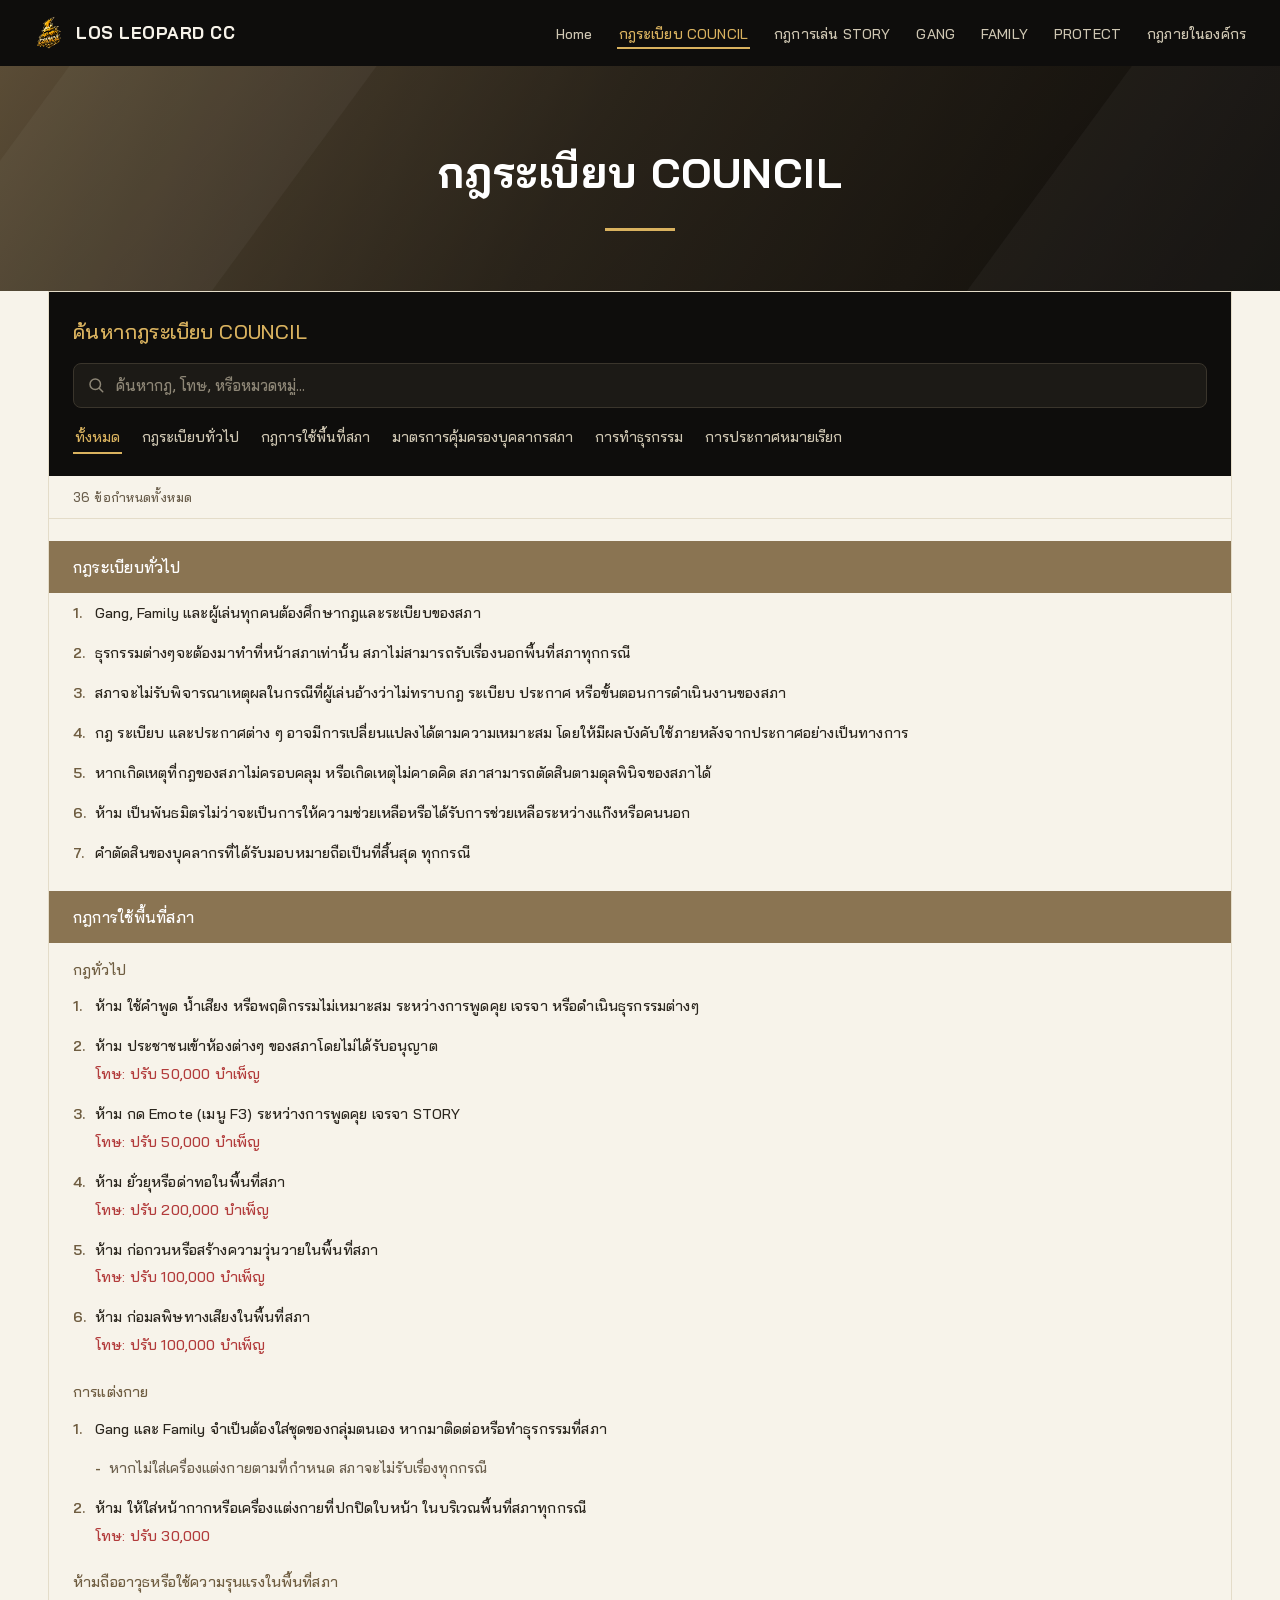
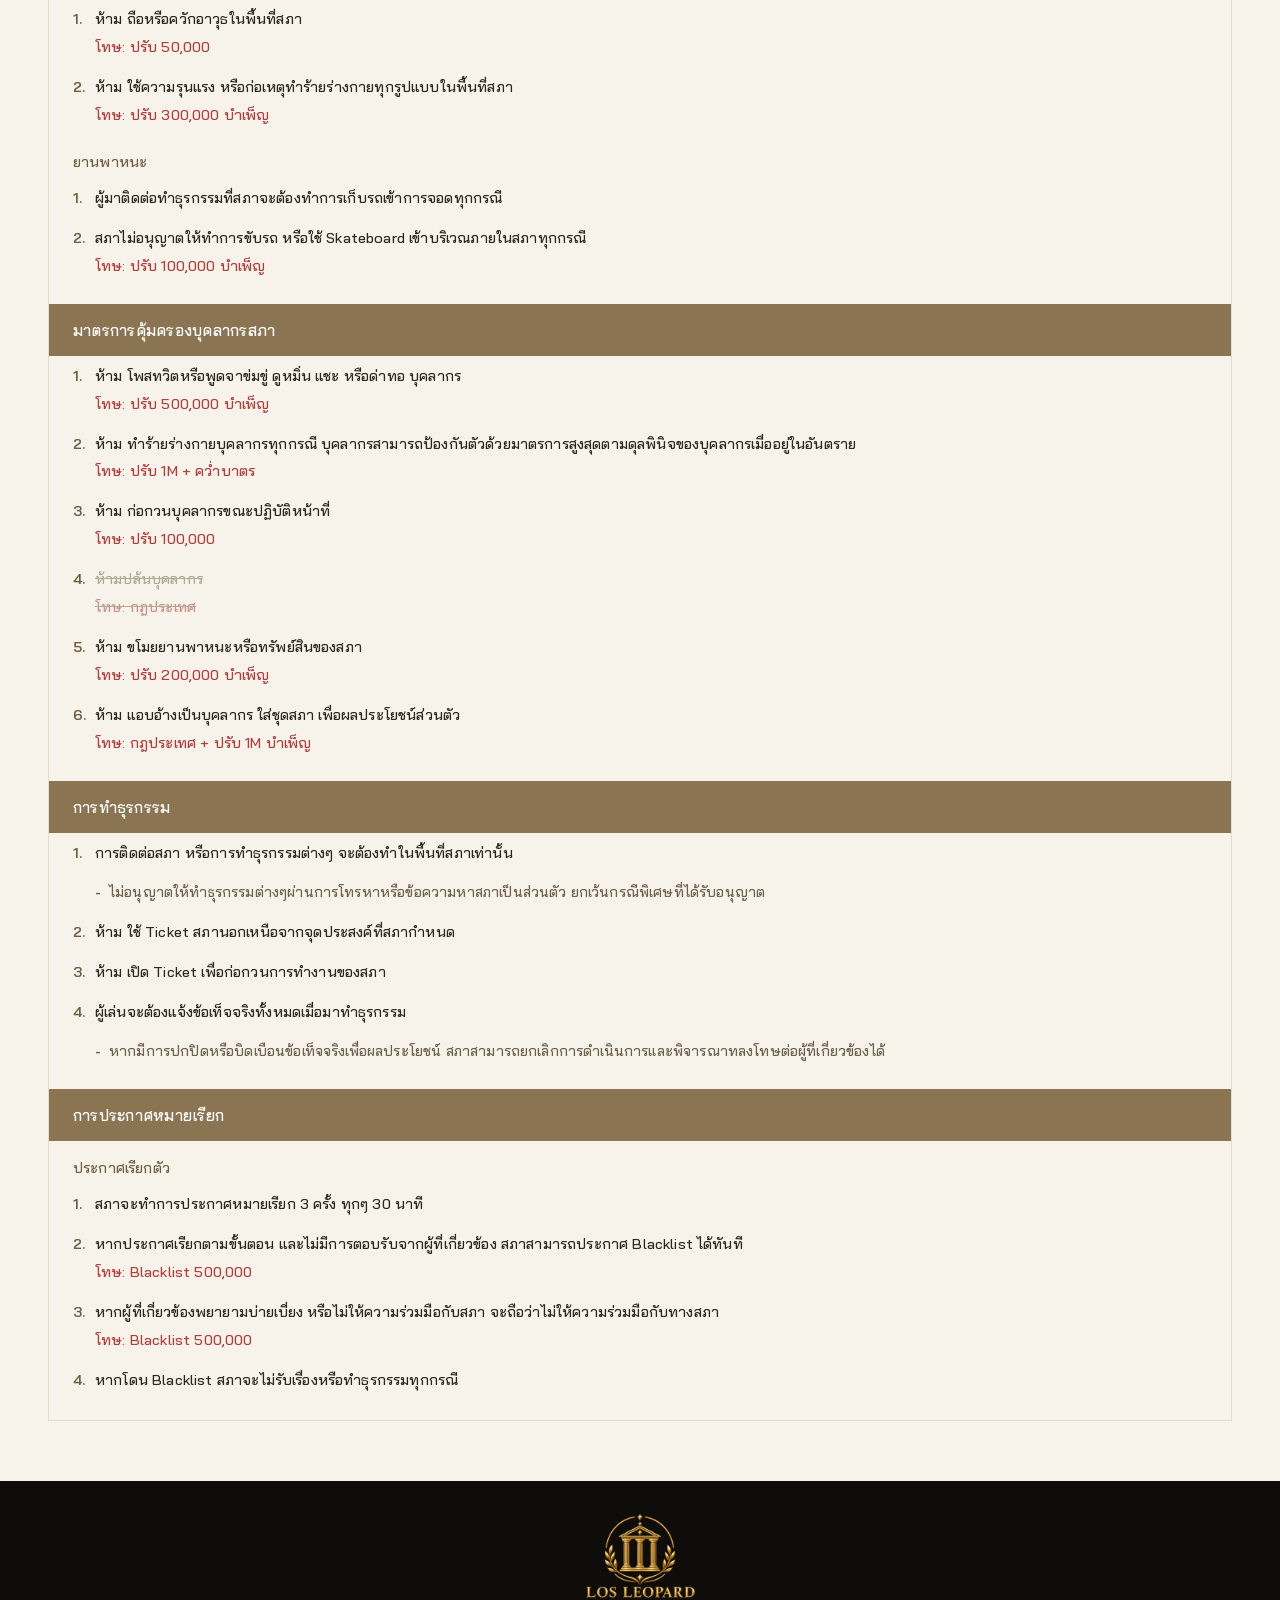
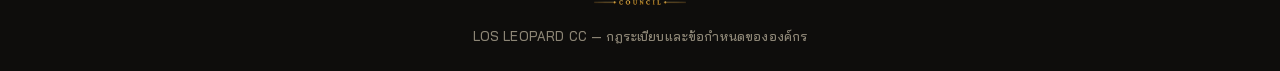
==== council-rules.html @ 7b04d3b3 "Add missing after-hours line to Home page" ====
<!DOCTYPE html>
<html lang="th">
<head>
<meta charset="UTF-8">
<meta name="viewport" content="width=device-width, initial-scale=1.0">
<title>กฎระเบียบ COUNCIL - LOS LEOPARD CC</title>
<link rel="stylesheet" href="styles.css?v=1786821253228">
</head>
<body>
<nav class="lc-nav">
    <a href="index.html" class="lc-logo"><img src="assets/nav-logo.png" alt="LOS LEOPARD COUNCIL" class="lc-nav-logo"> LOS LEOPARD CC</a>
    <ul class="lc-links">
      <li><a href="index.html">Home</a></li>
      <li><a href="council-rules.html" class="active">กฎระเบียบ COUNCIL</a></li>
      <li><a href="story-rules.html">กฎการเล่น STORY</a></li>
      <li><a href="gang.html">GANG</a></li>
      <li><a href="family.html">FAMILY</a></li>
      <li><a href="protect.html">PROTECT</a></li>
      <li><a href="internal-rules.html">กฎภายในองค์กร</a></li>
    </ul>
  </nav>
<header class="lc-banner">
    <h1>กฎระเบียบ COUNCIL</h1>
    <div class="lc-underline"></div>
  </header>
  <div class="lc-page">
    <!-- LOS LEOPARD CC — กฎระเบียบ COUNCIL: Searchable Rules Widget
     Paste this whole block into: Insert > Embed > Embed code, on your กฎระเบียบ COUNCIL page.
     Self-contained: no external requests, works on a private/restricted site. -->
<div id="lc-rules-root">
  <style>
    @import url('https://fonts.googleapis.com/css2?family=Bai+Jamjuree:wght@400;500;700&display=swap');

    #lc-rules-root {
      --lc-bg: #0e0d0c;
      --lc-brown: #8a7452;
      --lc-brown-dark: #6f5d41;
      --lc-cream: #f7f3ea;
      --lc-gold: #d9b25f;
      --lc-text: #2a251d;
      --lc-text-soft: #6b5f4d;
      --lc-penalty: #b23b3b;
      --lc-void: #a3392f;
      font-family: "Bai Jamjuree", "Noto Sans Thai", "Segoe UI", sans-serif;
      font-weight: 500;
      background: var(--lc-cream);
      color: var(--lc-text);
      width: 100%;
      border: 1px solid #e4dcc9;
    }
    #lc-rules-root * { box-sizing: border-box; font-family: inherit; font-weight: inherit; }

    .lc-searchbar {
      background: var(--lc-bg);
      padding: 22px 24px;
      display: flex;
      flex-direction: column;
      gap: 14px;
    }
    .lc-searchbar h2 {
      color: var(--lc-gold);
      font-size: 20px;
      margin: 0;
      letter-spacing: 0.02em;
      font-weight: 700;
    }
    .lc-input-wrap {
      position: relative;
      display: flex;
      align-items: center;
    }
    .lc-input-wrap svg {
      position: absolute;
      left: 14px;
      width: 18px;
      height: 18px;
      stroke: #8d8676;
      pointer-events: none;
    }
    #lc-search-input {
      width: 100%;
      padding: 12px 14px 12px 42px;
      border-radius: 8px;
      border: 1px solid #3a352c;
      background: #1c1a16;
      color: var(--lc-cream);
      font-size: 15px;
      outline: none;
    }
    #lc-search-input::placeholder { color: #8d8676; }
    #lc-search-input:focus { border-color: var(--lc-gold); }

    .lc-tabs {
      display: flex;
      flex-wrap: wrap;
      gap: 6px 18px;
    }
    .lc-tab {
      background: none;
      border: none;
      color: #cfc7b3;
      font-size: 14px;
      padding: 6px 2px;
      cursor: pointer;
      border-bottom: 2px solid transparent;
    }
    .lc-tab:hover { color: var(--lc-gold); }
    .lc-tab.active { color: var(--lc-gold); border-bottom-color: var(--lc-gold); font-weight: 600; }

    .lc-meta-row {
      display: flex;
      justify-content: space-between;
      align-items: center;
      padding: 10px 24px;
      font-size: 13px;
      color: var(--lc-text-soft);
      background: var(--lc-cream);
      border-bottom: 1px solid #e4dcc9;
    }
    #lc-clear-btn {
      background: none;
      border: none;
      color: var(--lc-text-soft);
      text-decoration: underline;
      cursor: pointer;
      font-size: 13px;
      display: none;
    }

    .lc-results { padding: 4px 0 20px 0; }

    .lc-section-header {
      background: var(--lc-brown);
      color: #fff;
      font-weight: 700;
      font-size: 16px;
      padding: 12px 24px;
      margin-top: 18px;
    }
    .lc-subsection-header {
      color: var(--lc-brown-dark);
      font-weight: 700;
      font-size: 14.5px;
      padding: 14px 24px 4px 24px;
    }

    .lc-rule {
      padding: 8px 24px 8px 46px;
      font-size: 14.5px;
      line-height: 1.65;
      position: relative;
    }
    .lc-rule::before {
      content: attr(data-num) ".";
      position: absolute;
      left: 24px;
      color: var(--lc-brown-dark);
      font-weight: 600;
    }
    .lc-rule.lc-sub {
      padding-left: 60px;
      font-size: 14px;
      color: var(--lc-text-soft);
    }
    .lc-rule.lc-sub::before { content: "-"; left: 46px; }

    .lc-penalty {
      display: block;
      color: var(--lc-penalty);
      font-weight: 600;
      margin-top: 4px;
    }
    .lc-void { text-decoration: line-through; color: #b0a998; }
    .lc-void .lc-penalty { color: #c98f8a; }

    mark {
      background: var(--lc-gold);
      color: #1c1a16;
      padding: 0 2px;
      border-radius: 2px;
    }

    .lc-empty {
      padding: 60px 24px;
      text-align: center;
      color: var(--lc-text-soft);
      font-size: 15px;
    }
  </style>

  <div class="lc-searchbar">
    <h2>ค้นหากฎระเบียบ COUNCIL</h2>
    <div class="lc-input-wrap">
      <svg viewBox="0 0 24 24" fill="none" stroke-width="2" stroke-linecap="round"><circle cx="11" cy="11" r="7"></circle><line x1="21" y1="21" x2="16.65" y2="16.65"></line></svg>
      <input id="lc-search-input" type="text" placeholder="ค้นหากฎ, โทษ, หรือหมวดหมู่...">
    </div>
    <div class="lc-tabs" id="lc-tabs"></div>
  </div>

  <div class="lc-meta-row">
    <span id="lc-count"></span>
    <button id="lc-clear-btn">ล้างการค้นหา</button>
  </div>

  <div class="lc-results" id="lc-results"></div>
</div>

<script>
(function () {
  var DATA = [
    { cat: "กฎระเบียบทั่วไป", rules: [
      { text: "Gang, Family และผู้เล่นทุกคนต้องศึกษากฎและระเบียบของสภา" },
      { text: "ธุรกรรมต่างๆจะต้องมาทำที่หน้าสภาเท่านั้น สภาไม่สามารถรับเรื่องนอกพื้นที่สภาทุกกรณี" },
      { text: "สภาจะไม่รับพิจารณาเหตุผลในกรณีที่ผู้เล่นอ้างว่าไม่ทราบกฎ ระเบียบ ประกาศ หรือขั้นตอนการดำเนินงานของสภา" },
      { text: "กฎ ระเบียบ และประกาศต่าง ๆ อาจมีการเปลี่ยนแปลงได้ตามความเหมาะสม โดยให้มีผลบังคับใช้ภายหลังจากประกาศอย่างเป็นทางการ" },
      { text: "หากเกิดเหตุที่กฎของสภาไม่ครอบคลุม หรือเกิดเหตุไม่คาดคิด สภาสามารถตัดสินตามดุลพินิจของสภาได้" },
      { text: "ห้าม เป็นพันธมิตรไม่ว่าจะเป็นการให้ความช่วยเหลือหรือได้รับการช่วยเหลือระหว่างแก๊งหรือคนนอก" },
      { text: "คำตัดสินของบุคลากรที่ได้รับมอบหมายถือเป็นที่สิ้นสุด ทุกกรณี" }
    ]},
    { cat: "กฎการใช้พื้นที่สภา", sub: "กฎทั่วไป", rules: [
      { text: "ห้าม ใช้คำพูด น้ำเสียง หรือพฤติกรรมไม่เหมาะสม ระหว่างการพูดคุย เจรจา หรือดำเนินธุรกรรมต่างๆ" },
      { text: "ห้าม ประชาชนเข้าห้องต่างๆ ของสภาโดยไม่ได้รับอนุญาต", penalty: "ปรับ 50,000 บำเพ็ญ" },
      { text: "ห้าม กด Emote (เมนู F3) ระหว่างการพูดคุย เจรจา STORY", penalty: "ปรับ 50,000 บำเพ็ญ" },
      { text: "ห้าม ยั่วยุหรือด่าทอในพื้นที่สภา", penalty: "ปรับ 200,000 บำเพ็ญ" },
      { text: "ห้าม ก่อกวนหรือสร้างความวุ่นวายในพื้นที่สภา", penalty: "ปรับ 100,000 บำเพ็ญ" },
      { text: "ห้าม ก่อมลพิษทางเสียงในพื้นที่สภา", penalty: "ปรับ 100,000 บำเพ็ญ" }
    ]},
    { cat: "กฎการใช้พื้นที่สภา", sub: "การแต่งกาย", rules: [
      { text: "Gang และ Family จำเป็นต้องใส่ชุดของกลุ่มตนเอง หากมาติดต่อหรือทำธุรกรรมที่สภา" },
      { text: "หากไม่ใส่เครื่องแต่งกายตามที่กำหนด สภาจะไม่รับเรื่องทุกกรณี", isSub: true },
      { text: "ห้าม ให้ใส่หน้ากากหรือเครื่องแต่งกายที่ปกปิดใบหน้า ในบริเวณพื้นที่สภาทุกกรณี", penalty: "ปรับ 30,000" }
    ]},
    { cat: "กฎการใช้พื้นที่สภา", sub: "ห้ามถืออาวุธหรือใช้ความรุนแรงในพื้นที่สภา", rules: [
      { text: "ห้าม ถือหรือควักอาวุธในพื้นที่สภา", penalty: "ปรับ 50,000" },
      { text: "ห้าม ใช้ความรุนแรง หรือก่อเหตุทำร้ายร่างกายทุกรูปแบบในพื้นที่สภา", penalty: "ปรับ 300,000 บำเพ็ญ" }
    ]},
    { cat: "กฎการใช้พื้นที่สภา", sub: "ยานพาหนะ", rules: [
      { text: "ผู้มาติดต่อทำธุรกรรมที่สภาจะต้องทำการเก็บรถเข้าการจอดทุกกรณี" },
      { text: "สภาไม่อนุญาตให้ทำการขับรถ หรือใช้ Skateboard เข้าบริเวณภายในสภาทุกกรณี", penalty: "ปรับ 100,000 บำเพ็ญ" }
    ]},
    { cat: "มาตรการคุ้มครองบุคลากรสภา", rules: [
      { text: "ห้าม โพสทวิตหรือพูดจาข่มขู่ ดูหมิ่น แชะ หรือด่าทอ บุคลากร", penalty: "ปรับ 500,000 บำเพ็ญ" },
      { text: "ห้าม ทำร้ายร่างกายบุคลากรทุกกรณี บุคลากรสามารถป้องกันตัวด้วยมาตรการสูงสุดตามดุลพินิจของบุคลากรเมื่ออยู่ในอันตราย", penalty: "ปรับ 1M + คว่ำบาตร" },
      { text: "ห้าม ก่อกวนบุคลากรขณะปฏิบัติหน้าที่", penalty: "ปรับ 100,000" },
      { text: "ห้ามปล้นบุคลากร", penalty: "กฎประเทศ", isVoid: true },
      { text: "ห้าม ขโมยยานพาหนะหรือทรัพย์สินของสภา", penalty: "ปรับ 200,000 บำเพ็ญ" },
      { text: "ห้าม แอบอ้างเป็นบุคลากร ใส่ชุดสภา เพื่อผลประโยชน์ส่วนตัว", penalty: "กฎประเทศ + ปรับ 1M บำเพ็ญ" }
    ]},
    { cat: "การทำธุรกรรม", rules: [
      { text: "การติดต่อสภา หรือการทำธุรกรรมต่างๆ จะต้องทำในพื้นที่สภาเท่านั้น" },
      { text: "ไม่อนุญาตให้ทำธุรกรรมต่างๆผ่านการโทรหาหรือข้อความหาสภาเป็นส่วนตัว ยกเว้นกรณีพิเศษที่ได้รับอนุญาต", isSub: true },
      { text: "ห้าม ใช้ Ticket สภานอกเหนือจากจุดประสงค์ที่สภากำหนด" },
      { text: "ห้าม เปิด Ticket เพื่อก่อกวนการทำงานของสภา" },
      { text: "ผู้เล่นจะต้องแจ้งข้อเท็จจริงทั้งหมดเมื่อมาทำธุรกรรม" },
      { text: "หากมีการปกปิดหรือบิดเบือนข้อเท็จจริงเพื่อผลประโยชน์ สภาสามารถยกเลิกการดำเนินการและพิจารณาทลงโทษต่อผู้ที่เกี่ยวข้องได้", isSub: true }
    ]},
    { cat: "การประกาศหมายเรียก", sub: "ประกาศเรียกตัว", rules: [
      { text: "สภาจะทำการประกาศหมายเรียก 3 ครั้ง ทุกๆ 30 นาที" },
      { text: "หากประกาศเรียกตามขั้นตอน และไม่มีการตอบรับจากผู้ที่เกี่ยวข้อง สภาสามารถประกาศ Blacklist ได้ทันที", penalty: "Blacklist 500,000" },
      { text: "หากผู้ที่เกี่ยวข้องพยายามบ่ายเบี่ยง หรือไม่ให้ความร่วมมือกับสภา จะถือว่าไม่ให้ความร่วมมือกับทางสภา", penalty: "Blacklist 500,000" },
      { text: "หากโดน Blacklist สภาจะไม่รับเรื่องหรือทำธุรกรรมทุกกรณี" }
    ]}
  ];

  var categories = [];
  DATA.forEach(function (g) { if (categories.indexOf(g.cat) === -1) categories.push(g.cat); });

  var tabsEl = document.getElementById("lc-tabs");
  var allTab = document.createElement("button");
  allTab.className = "lc-tab active";
  allTab.textContent = "ทั้งหมด";
  allTab.dataset.cat = "__all__";
  tabsEl.appendChild(allTab);
  categories.forEach(function (c) {
    var b = document.createElement("button");
    b.className = "lc-tab";
    b.textContent = c;
    b.dataset.cat = c;
    tabsEl.appendChild(b);
  });

  var state = { query: "", cat: "__all__" };
  var input = document.getElementById("lc-search-input");
  var resultsEl = document.getElementById("lc-results");
  var countEl = document.getElementById("lc-count");
  var clearBtn = document.getElementById("lc-clear-btn");

  function escapeHtml(s) {
    return s.replace(/[&<>]/g, function (c) { return { "&": "&amp;", "<": "&lt;", ">": "&gt;" }[c]; });
  }
  function highlight(text, q) {
    if (!q) return escapeHtml(text);
    var esc = escapeHtml(text);
    var escQ = escapeHtml(q).replace(/[.*+?^${}()|[\]\\]/g, "\\$&");
    return esc.replace(new RegExp("(" + escQ + ")", "gi"), "<mark>$1</mark>");
  }
  function matches(rule, q) {
    if (!q) return true;
    var hay = (rule.text + " " + (rule.penalty || "")).toLowerCase();
    return hay.indexOf(q.toLowerCase()) !== -1;
  }

  function render() {
    var q = state.query.trim();
    var groups = DATA.filter(function (g) { return state.cat === "__all__" || g.cat === state.cat; });

    var html = "";
    var total = 0;
    var lastCat = null;

    groups.forEach(function (g) {
      var filtered = g.rules.filter(function (r) { return matches(r, q); });
      if (filtered.length === 0) return;

      if (g.cat !== lastCat) {
        html += '<div class="lc-section-header">' + escapeHtml(g.cat) + "</div>";
        lastCat = g.cat;
      }
      if (g.sub) {
        html += '<div class="lc-subsection-header">' + escapeHtml(g.sub) + "</div>";
      }

      var num = 0;
      filtered.forEach(function (r) {
        total++;
        var cls = "lc-rule" + (r.isSub ? " lc-sub" : "") + (r.isVoid ? " lc-void" : "");
        var numAttr = "";
        if (!r.isSub) { num++; numAttr = ' data-num="' + num + '"'; }
        html += '<div class="' + cls + '"' + numAttr + ">";
        html += highlight(r.text, q);
        if (r.penalty) {
          html += '<span class="lc-penalty">โทษ: ' + highlight(r.penalty, q) + "</span>";
        }
        html += "</div>";
      });
    });

    if (total === 0) {
      html = '<div class="lc-empty">ไม่พบผลลัพธ์ที่ตรงกับ "' + escapeHtml(q) + '"<br>ลองค้นหาด้วยคำอื่น</div>';
    }

    resultsEl.innerHTML = html;
    countEl.textContent = q ? ("พบ " + total + " รายการ") : (total + " ข้อกำหนดทั้งหมด");
    clearBtn.style.display = q ? "inline" : "none";
  }

  input.addEventListener("input", function () {
    state.query = input.value;
    render();
  });
  clearBtn.addEventListener("click", function () {
    input.value = "";
    state.query = "";
    render();
  });
  tabsEl.addEventListener("click", function (e) {
    var btn = e.target.closest(".lc-tab");
    if (!btn) return;
    state.cat = btn.dataset.cat;
    Array.prototype.forEach.call(tabsEl.querySelectorAll(".lc-tab"), function (b) { b.classList.remove("active"); });
    btn.classList.add("active");
    render();
  });

  render();
})();
</script>

  </div>
<footer class="lc-footer">
    <img src="assets/logo.png" alt="LOS LEOPARD COUNCIL" class="lc-footer-logo">
    <div class="lc-footer-text">LOS LEOPARD CC — กฎระเบียบและข้อกำหนดขององค์กร</div>
  </footer>

</body>
</html>
---- styles.css ----
@import url('https://fonts.googleapis.com/css2?family=Bai+Jamjuree:wght@400;500;600;700&display=swap');

:root {
  --bg-dark: #0e0d0c;
  --bg-dark-2: #17140f;
  --brown: #8a7452;
  --brown-dark: #6f5d41;
  --cream: #f7f3ea;
  --gold: #d9b25f;
  --text: #2a251d;
  --text-soft: #6b5f4d;
  --penalty: #b23b3b;
  --off-white: #efe8d6;
}

* { box-sizing: border-box; margin: 0; padding: 0; }

body {
  font-family: "Bai Jamjuree", "Noto Sans Thai", "Segoe UI", sans-serif;
  font-weight: 500;
  background: var(--cream);
  color: var(--text);
  line-height: 1.75;
  letter-spacing: 0.01em;
  -webkit-font-smoothing: antialiased;
  -moz-osx-font-smoothing: grayscale;
  text-rendering: optimizeLegibility;
}

/* ---------- NAV ---------- */
.lc-nav {
  background: var(--bg-dark);
  display: flex;
  align-items: center;
  justify-content: space-between;
  padding: 16px 32px;
  flex-wrap: wrap;
  gap: 10px;
}
.lc-logo {
  display: flex;
  align-items: center;
  gap: 10px;
  color: var(--cream);
  font-weight: 700;
  font-size: 17px;
  letter-spacing: 0.03em;
  text-decoration: none;
}
.lc-logo .lc-crest {
  width: 30px; height: 30px;
  background: var(--gold);
  border-radius: 50%;
  display: inline-block;
}
.lc-logo .lc-nav-logo {
  height: 34px;
  width: auto;
  vertical-align: middle;
}
.lc-links {
  display: flex;
  gap: 22px;
  flex-wrap: wrap;
  list-style: none;
}
.lc-links a {
  color: #cfc7b3;
  text-decoration: none;
  font-size: 14px;
  font-weight: 500;
  padding: 4px 2px;
  border-bottom: 2px solid transparent;
  transition: color .15s, border-color .15s;
}
.lc-links a:hover { color: var(--gold); }
.lc-links a.active { color: var(--gold); border-bottom-color: var(--gold); }

/* ---------- BANNER ---------- */
.lc-banner {
  position: relative;
  overflow: hidden;
  background:
    linear-gradient(135deg, rgba(0,0,0,.35), rgba(0,0,0,.55)),
    linear-gradient(120deg, #8a7452 0%, #4a3f2e 45%, #211c15 100%);
  padding: 70px 24px 60px;
  text-align: center;
}
.lc-banner::before, .lc-banner::after {
  content: "";
  position: absolute;
  top: -20%;
  width: 60%;
  height: 140%;
  background: rgba(255,255,255,0.035);
  clip-path: polygon(30% 0, 70% 0, 40% 100%, 0% 100%);
}
.lc-banner::before { left: -10%; }
.lc-banner::after { right: -15%; clip-path: polygon(60% 0, 100% 0, 100% 100%, 30% 100%); }
.lc-banner h1 {
  position: relative;
  color: #fff;
  font-size: 42px;
  font-weight: 700;
  letter-spacing: 0.02em;
}
.lc-banner .lc-underline {
  position: relative;
  width: 70px;
  height: 3px;
  background: var(--gold);
  margin: 18px auto 0;
}

/* ---------- CONTENT ---------- */
.lc-page {
  width: 100%;
  padding: 0 48px 60px;
}
.lc-section-header {
  background: var(--bg-dark);
  color: #fff;
  font-weight: 700;
  font-size: 17.5px;
  letter-spacing: 0.015em;
  padding: 15px 28px;
  margin-top: 0;
}
.lc-block { margin-bottom: 0; }
.lc-block + .lc-block { margin-top: 26px; }

.lc-list {
  padding: 18px 28px 26px;
  background: var(--cream);
}
.lc-list ul, .lc-list ol {
  padding-left: 22px;
}
.lc-list li {
  margin-bottom: 13px;
  font-size: 15.5px;
  line-height: 1.75;
  font-weight: 500;
}
.lc-list li.lc-sub {
  list-style: none;
  margin-left: -22px;
  padding-left: 18px;
  color: var(--text-soft);
  font-size: 14.5px;
  line-height: 1.7;
  position: relative;
}
.lc-list li.lc-sub::before { content: "–"; position: absolute; left: 0; }
.lc-list li.lc-void { text-decoration: line-through; color: #a89d84; }
.lc-penalty {
  display: block;
  color: var(--penalty);
  font-weight: 500;
  margin-top: 4px;
  font-size: 14.5px;
}
.lc-note {
  display: block;
  color: var(--text-soft);
  font-style: italic;
  font-weight: 500;
  font-size: 13.5px;
  margin-top: 4px;
}
.lc-subheading {
  font-weight: 700;
  font-style: italic;
  color: var(--brown-dark);
  font-size: 16px;
  letter-spacing: 0.01em;
  padding: 22px 28px 6px;
}
.lc-empty-note {
  padding: 18px 28px;
  color: var(--text-soft);
  font-style: italic;
  font-weight: 500;
  font-size: 14px;
  background: var(--off-white);
  border-top: 1px dashed #d9cfb5;
}

/* ---------- HOME PAGE SPECIAL BLOCKS ---------- */
.lc-intro {
  text-align: center;
  padding: 40px 48px 10px;
  width: 100%;
}
.lc-intro h2 {
  font-size: 19px;
  font-weight: 700;
  margin-bottom: 14px;
}
.lc-intro p {
  font-size: 14.5px;
  font-weight: 500;
  margin-bottom: 4px;
}
.lc-hours {
  text-align: center;
  padding: 26px 48px;
  width: 100%;
}
.lc-hours h3 { font-weight: 700; font-size: 17px; margin-bottom: 4px; }
.lc-hours .lc-hours-time { font-weight: 700; font-size: 14.5px; margin-bottom: 4px; }
.lc-hours p { font-size: 14px; font-weight: 500; font-style: italic; margin-bottom: 2px; }
.lc-hours-group { margin-bottom: 22px; }

.lc-closing {
  border-top: 1px dashed #d9cfb5;
  padding: 26px 48px;
  width: 100%;
  margin: 10px auto 0;
  text-align: center;
  font-size: 14px;
  font-weight: 500;
}
.lc-closing p { margin-bottom: 14px; }

/* ---------- FOOTER ---------- */
.lc-footer {
  background: var(--bg-dark);
  color: #8d8676;
  text-align: center;
  padding: 30px 20px 24px;
  font-size: 13px;
  font-weight: 500;
}
.lc-footer-logo {
  display: block;
  max-width: 150px;
  height: auto;
  margin: 0 auto 14px;
}
.lc-footer-text {
  font-size: 13px;
}

@media (max-width: 720px) {
  .lc-banner h1 { font-size: 28px; }
  .lc-nav { flex-direction: column; align-items: flex-start; }
}

/* ---------- PAGE SEARCH (reusable on every page except council) ---------- */
.pgs-bar {
  background: var(--bg-dark);
  padding: 22px 48px;
}
.pgs-inner {
  display: flex;
  flex-direction: column;
  gap: 14px;
  max-width: 1100px;
}
.pgs-title {
  color: var(--gold);
  font-size: 19px;
  font-weight: 700;
}
.pgs-input-wrap input {
  width: 100%;
  max-width: 640px;
  padding: 12px 16px;
  border-radius: 8px;
  border: 1px solid #3a352c;
  background: #1c1a16;
  color: var(--cream);
  font-size: 15px;
  font-weight: 500;
  font-family: inherit;
  outline: none;
}
.pgs-input-wrap input::placeholder { color: #8d8676; }
.pgs-input-wrap input:focus { border-color: var(--gold); }
.pgs-tabs {
  display: flex;
  flex-wrap: wrap;
  gap: 6px 18px;
}
.pgs-tab {
  background: none;
  border: none;
  color: #cfc7b3;
  font-size: 14px;
  font-weight: 500;
  padding: 6px 2px;
  cursor: pointer;
  border-bottom: 2px solid transparent;
  font-family: inherit;
}
.pgs-tab:hover { color: var(--gold); }
.pgs-tab.active { color: var(--gold); border-bottom-color: var(--gold); font-weight: 700; }
.pgs-meta {
  display: flex;
  justify-content: space-between;
  align-items: center;
  padding: 10px 48px;
  font-size: 13px;
  font-weight: 500;
  color: var(--text-soft);
  background: var(--cream);
  border-bottom: 1px solid #e4dcc9;
}
.pgs-clear-btn {
  background: none;
  border: none;
  color: var(--text-soft);
  text-decoration: underline;
  cursor: pointer;
  font-size: 13px;
  font-weight: 500;
  font-family: inherit;
}
mark.pgs-mark {
  background: var(--gold);
  color: #1c1a16;
  padding: 0 2px;
  border-radius: 2px;
}
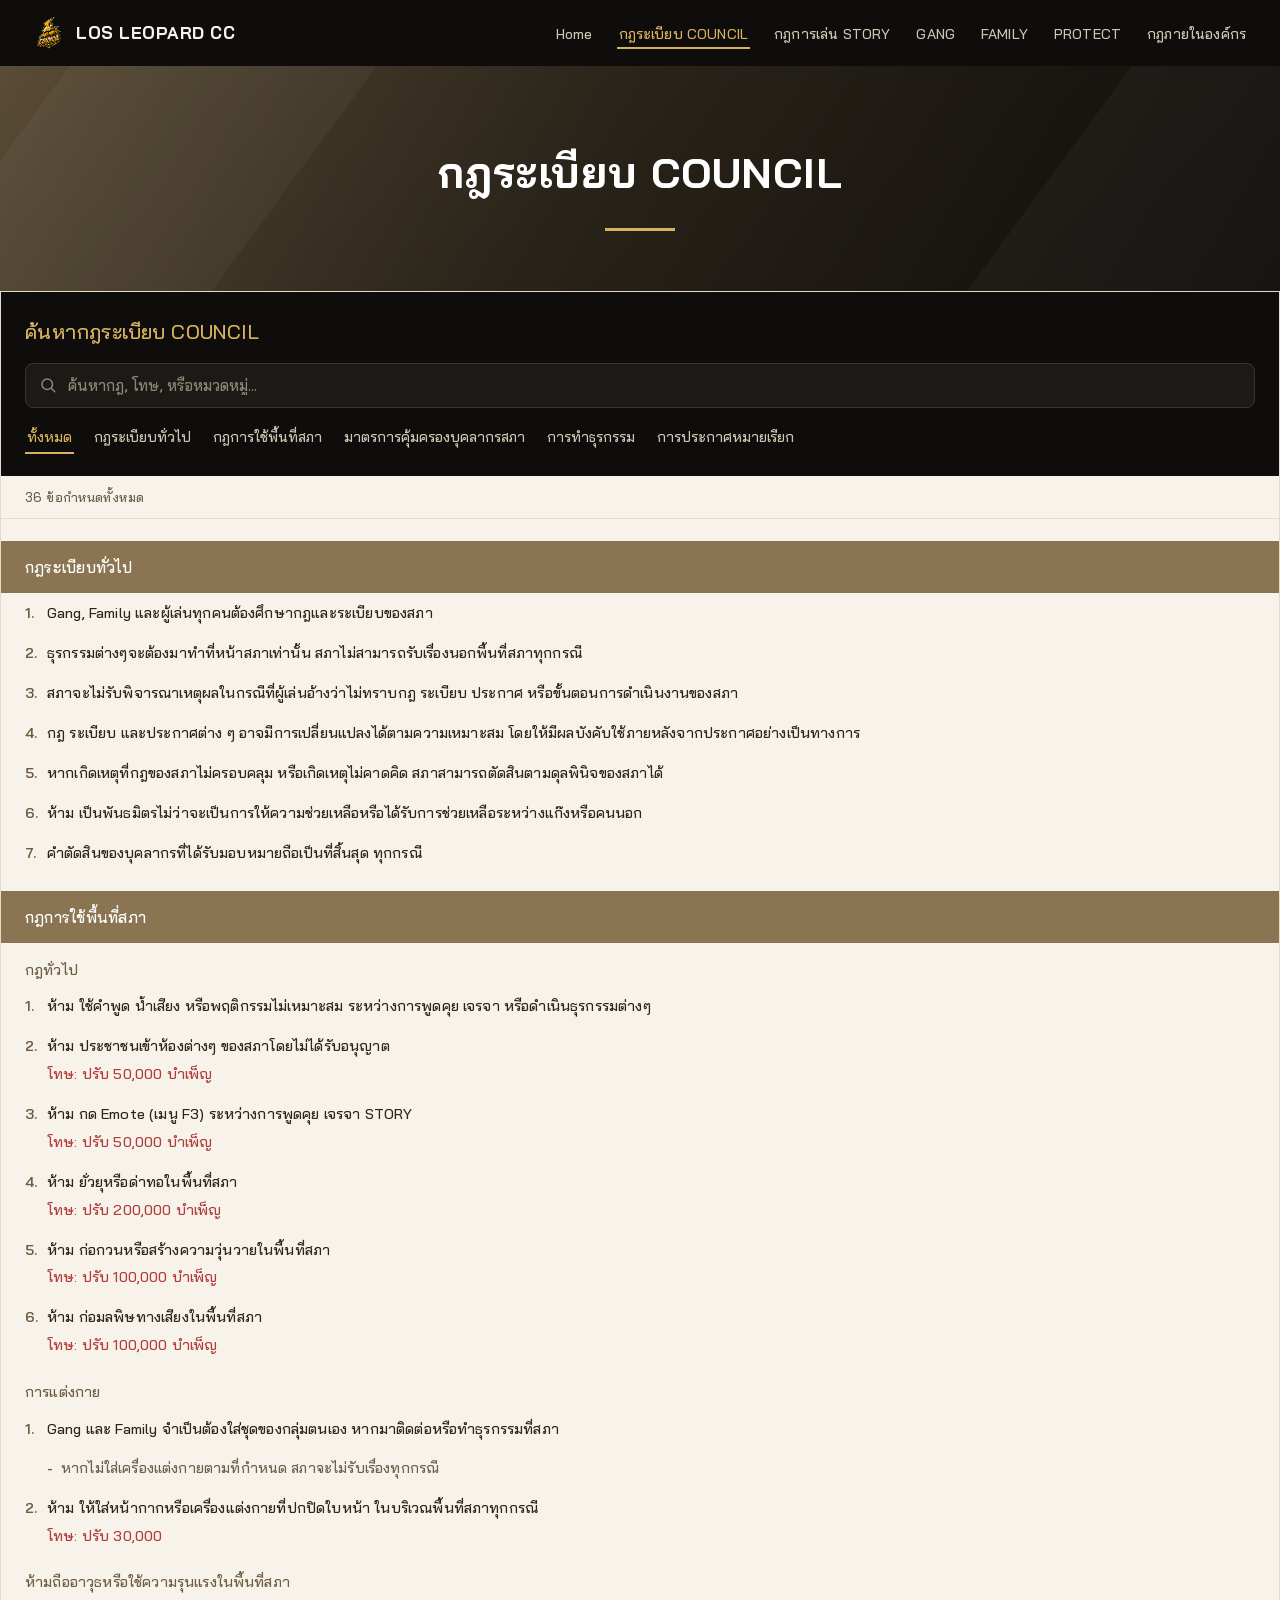
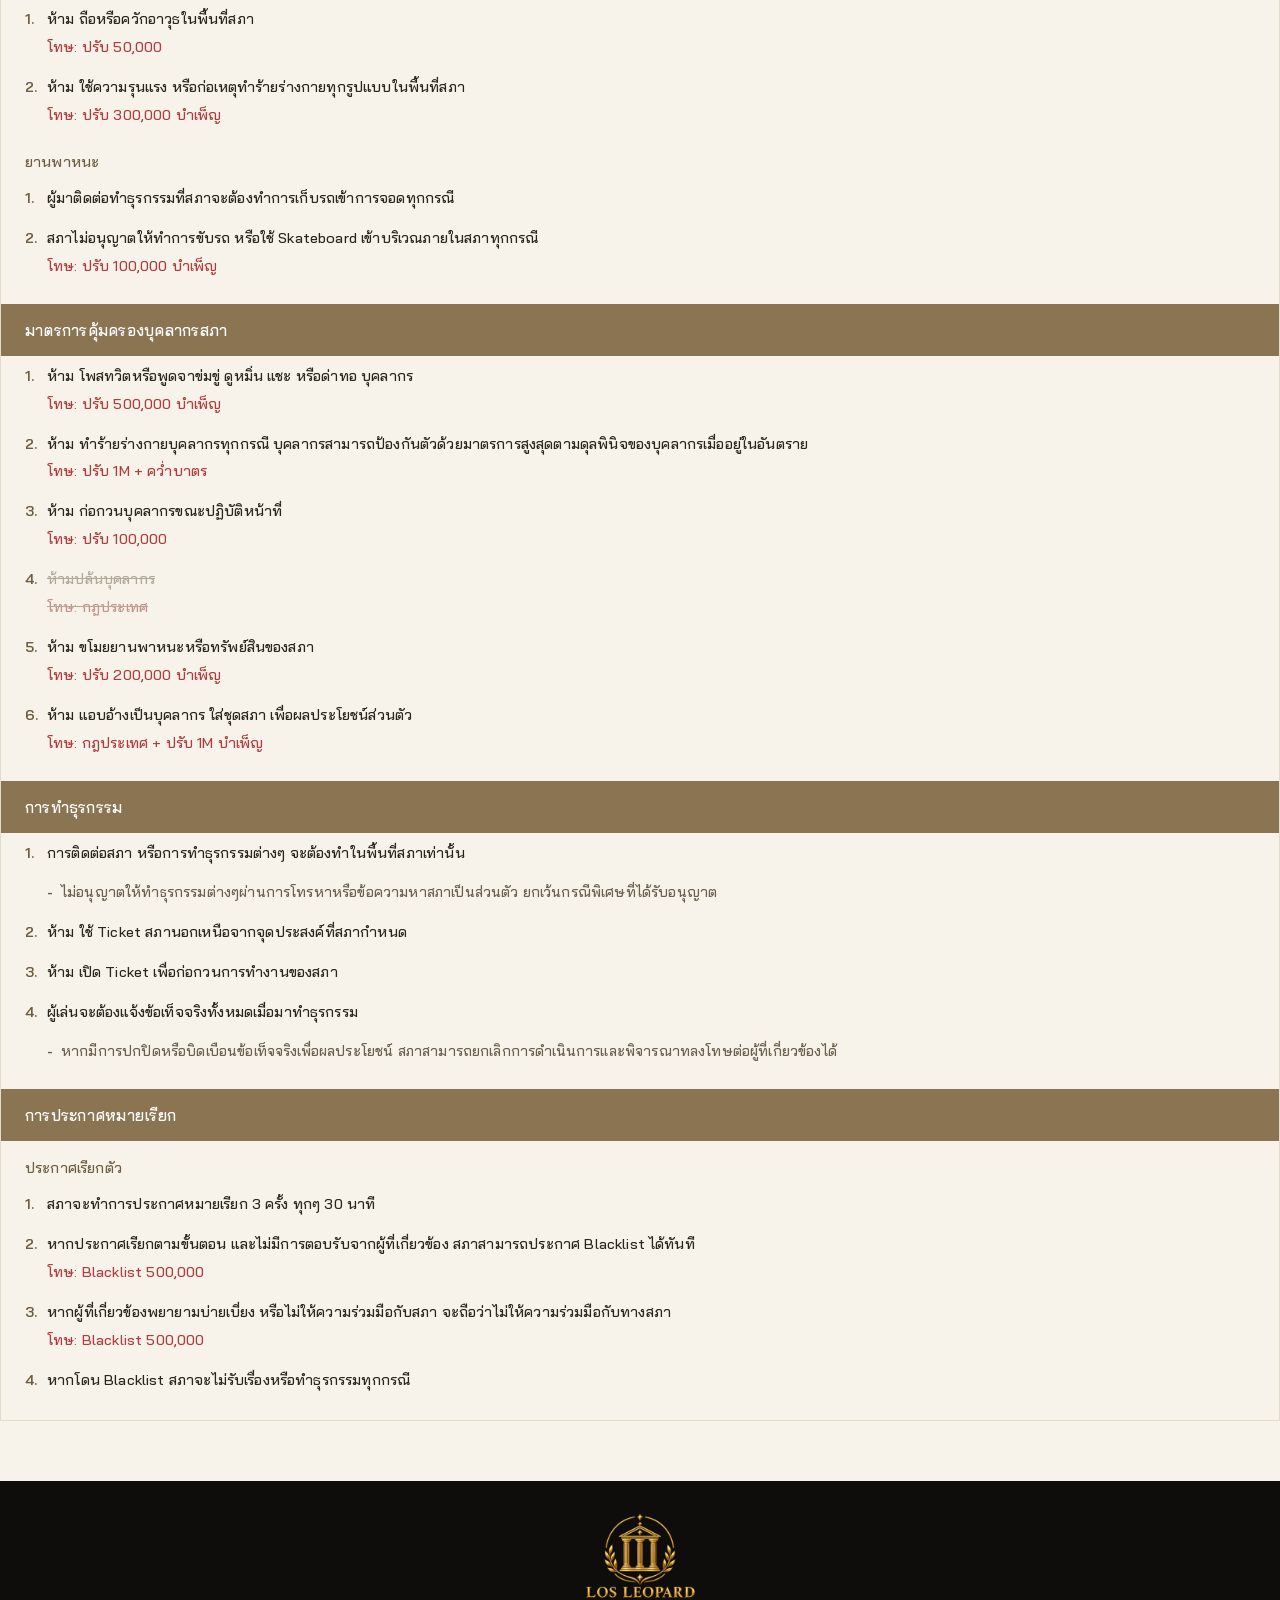
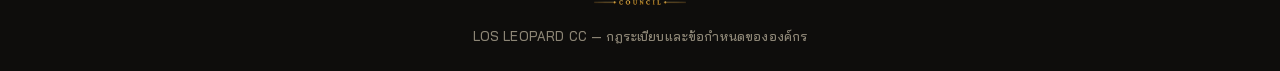
==== commit a0bf0f0f: "fix section header color and width" ====
--- a/council-rules.html
+++ b/council-rules.html
@@ -4,7 +4,7 @@
 <meta charset="UTF-8">
 <meta name="viewport" content="width=device-width, initial-scale=1.0">
 <title>กฎระเบียบ COUNCIL - LOS LEOPARD CC</title>
-<link rel="stylesheet" href="styles.css?v=1786821253228">
+<link rel="stylesheet" href="styles.css?v=1786821635121">
 </head>
 <body>
 <nav class="lc-nav">
--- a/styles.css
+++ b/styles.css
@@ -115,10 +115,10 @@
 /* ---------- CONTENT ---------- */
 .lc-page {
   width: 100%;
-  padding: 0 48px 60px;
+  padding: 0 0 60px;
 }
 .lc-section-header {
-  background: var(--bg-dark);
+  background: var(--brown);
   color: #fff;
   font-weight: 700;
   font-size: 17.5px;
@@ -250,7 +250,7 @@
 /* ---------- PAGE SEARCH (reusable on every page except council) ---------- */
 .pgs-bar {
   background: var(--bg-dark);
-  padding: 22px 48px;
+  padding: 22px 28px;
 }
 .pgs-inner {
   display: flex;
@@ -300,7 +300,7 @@
   display: flex;
   justify-content: space-between;
   align-items: center;
-  padding: 10px 48px;
+  padding: 10px 28px;
   font-size: 13px;
   font-weight: 500;
   color: var(--text-soft);
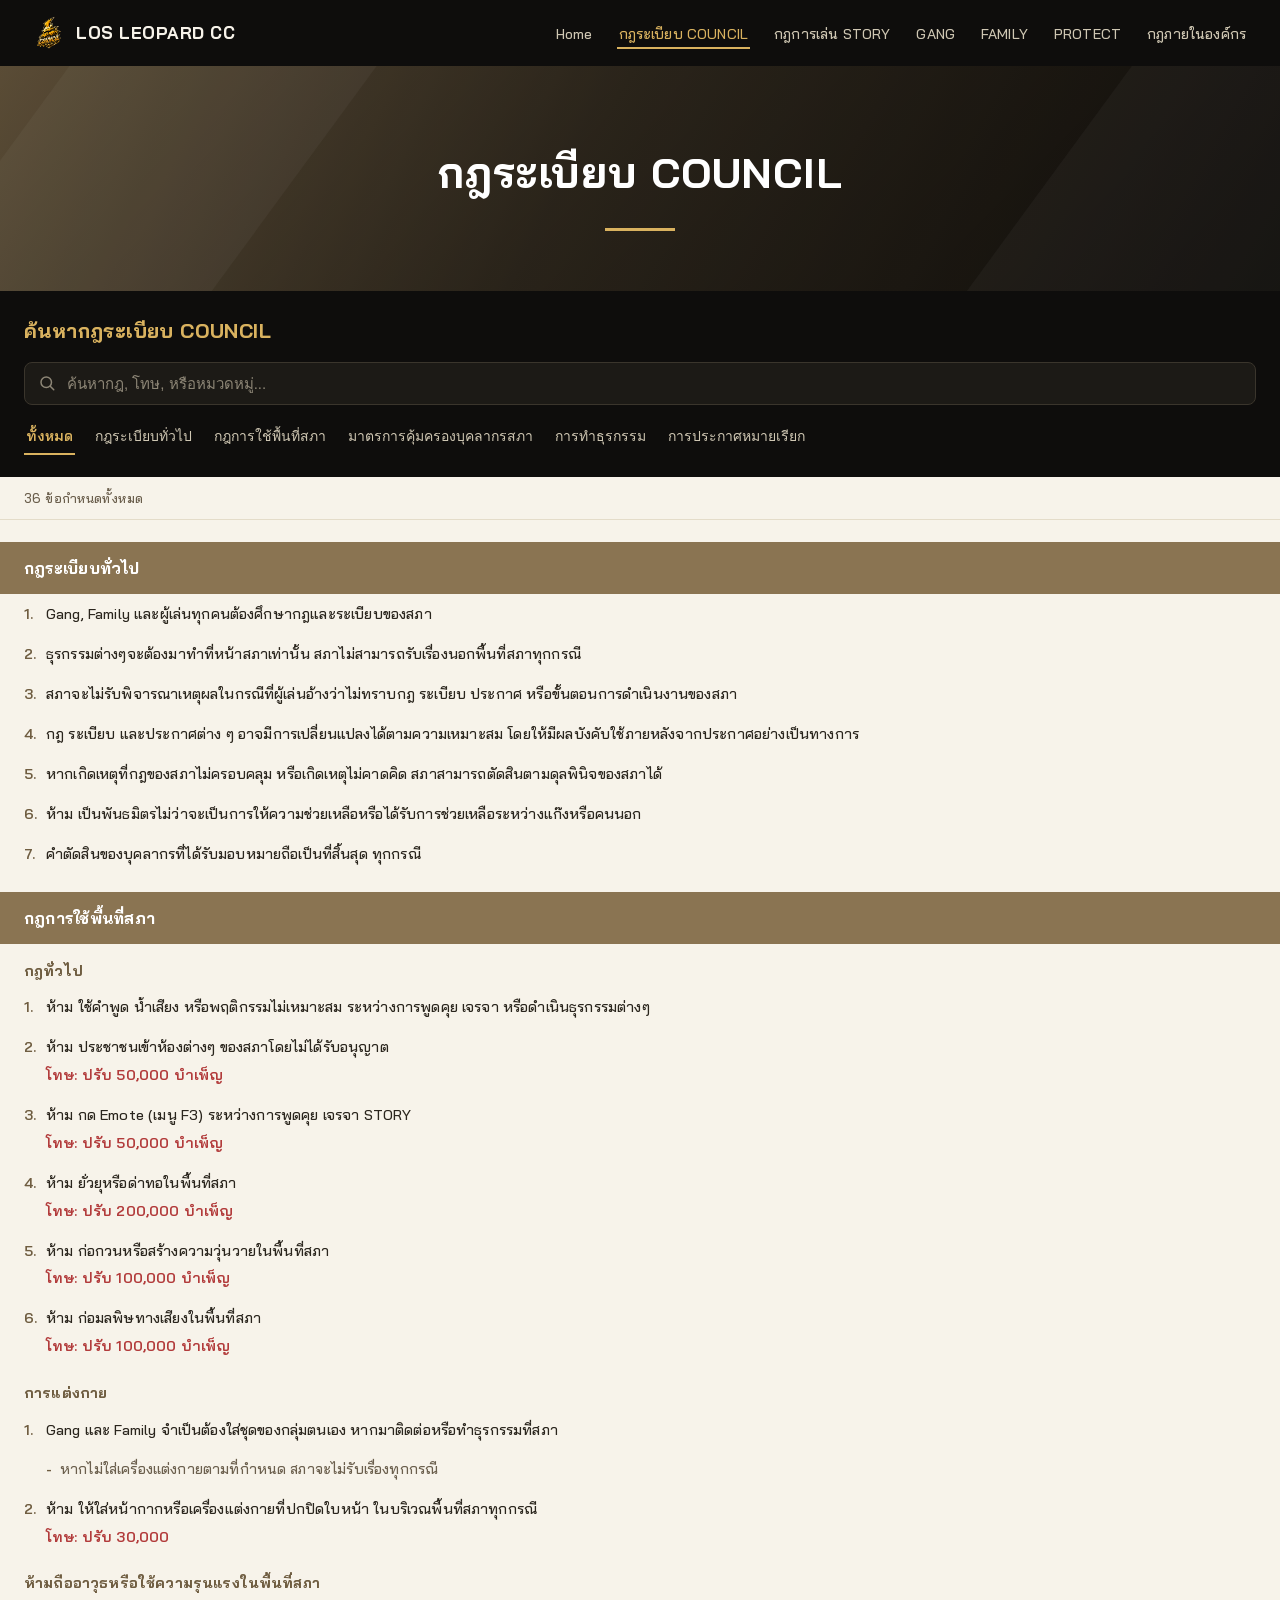
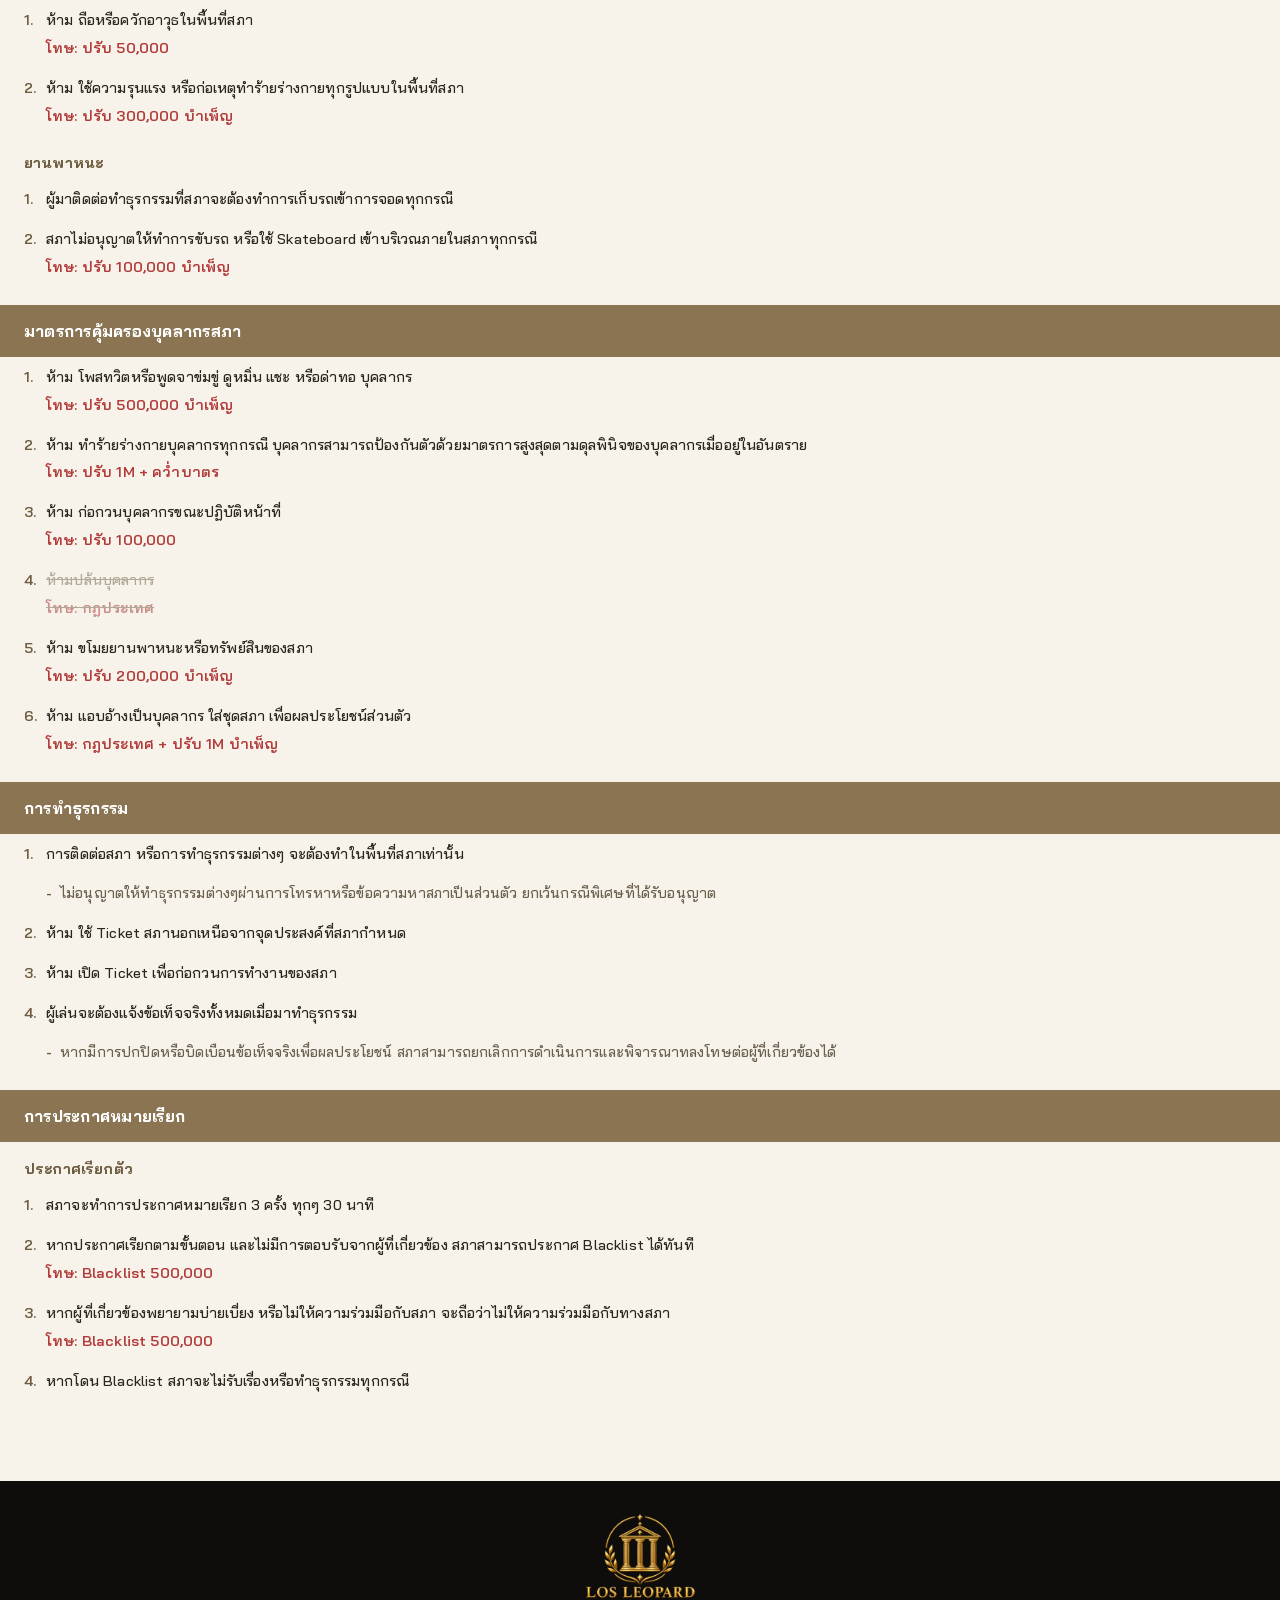
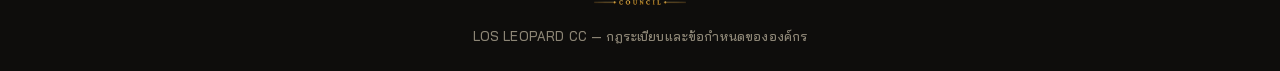
==== commit 3335d769: "fix subsection header bold weight" ====
--- a/council-rules.html
+++ b/council-rules.html
@@ -4,7 +4,7 @@
 <meta charset="UTF-8">
 <meta name="viewport" content="width=device-width, initial-scale=1.0">
 <title>กฎระเบียบ COUNCIL - LOS LEOPARD CC</title>
-<link rel="stylesheet" href="styles.css?v=1786821635121">
+<link rel="stylesheet" href="styles.css?v=1786822398706">
 </head>
 <body>
 <nav class="lc-nav">
@@ -46,9 +46,8 @@
       background: var(--lc-cream);
       color: var(--lc-text);
       width: 100%;
-      border: 1px solid #e4dcc9;
-    }
-    #lc-rules-root * { box-sizing: border-box; font-family: inherit; font-weight: inherit; }
+    }
+    #lc-rules-root * { box-sizing: border-box; font-family: inherit; }
 
     .lc-searchbar {
       background: var(--lc-bg);
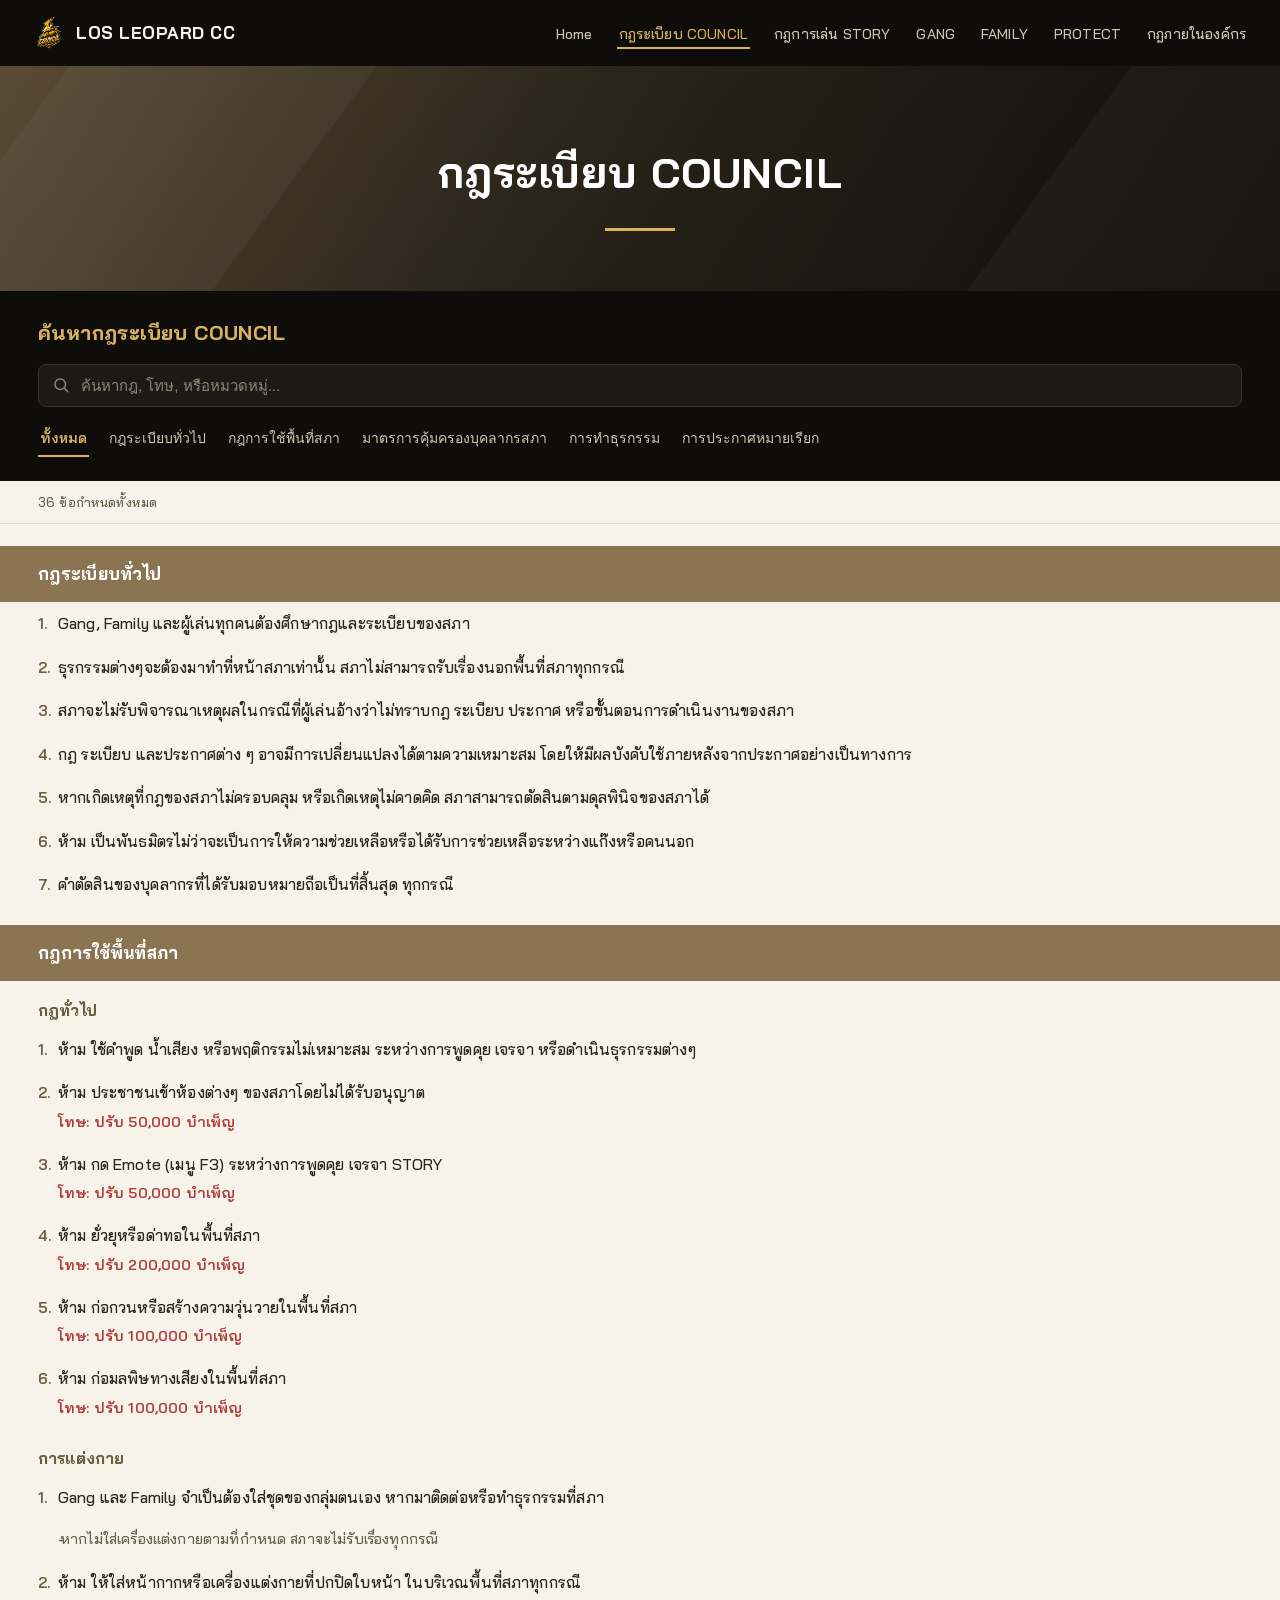
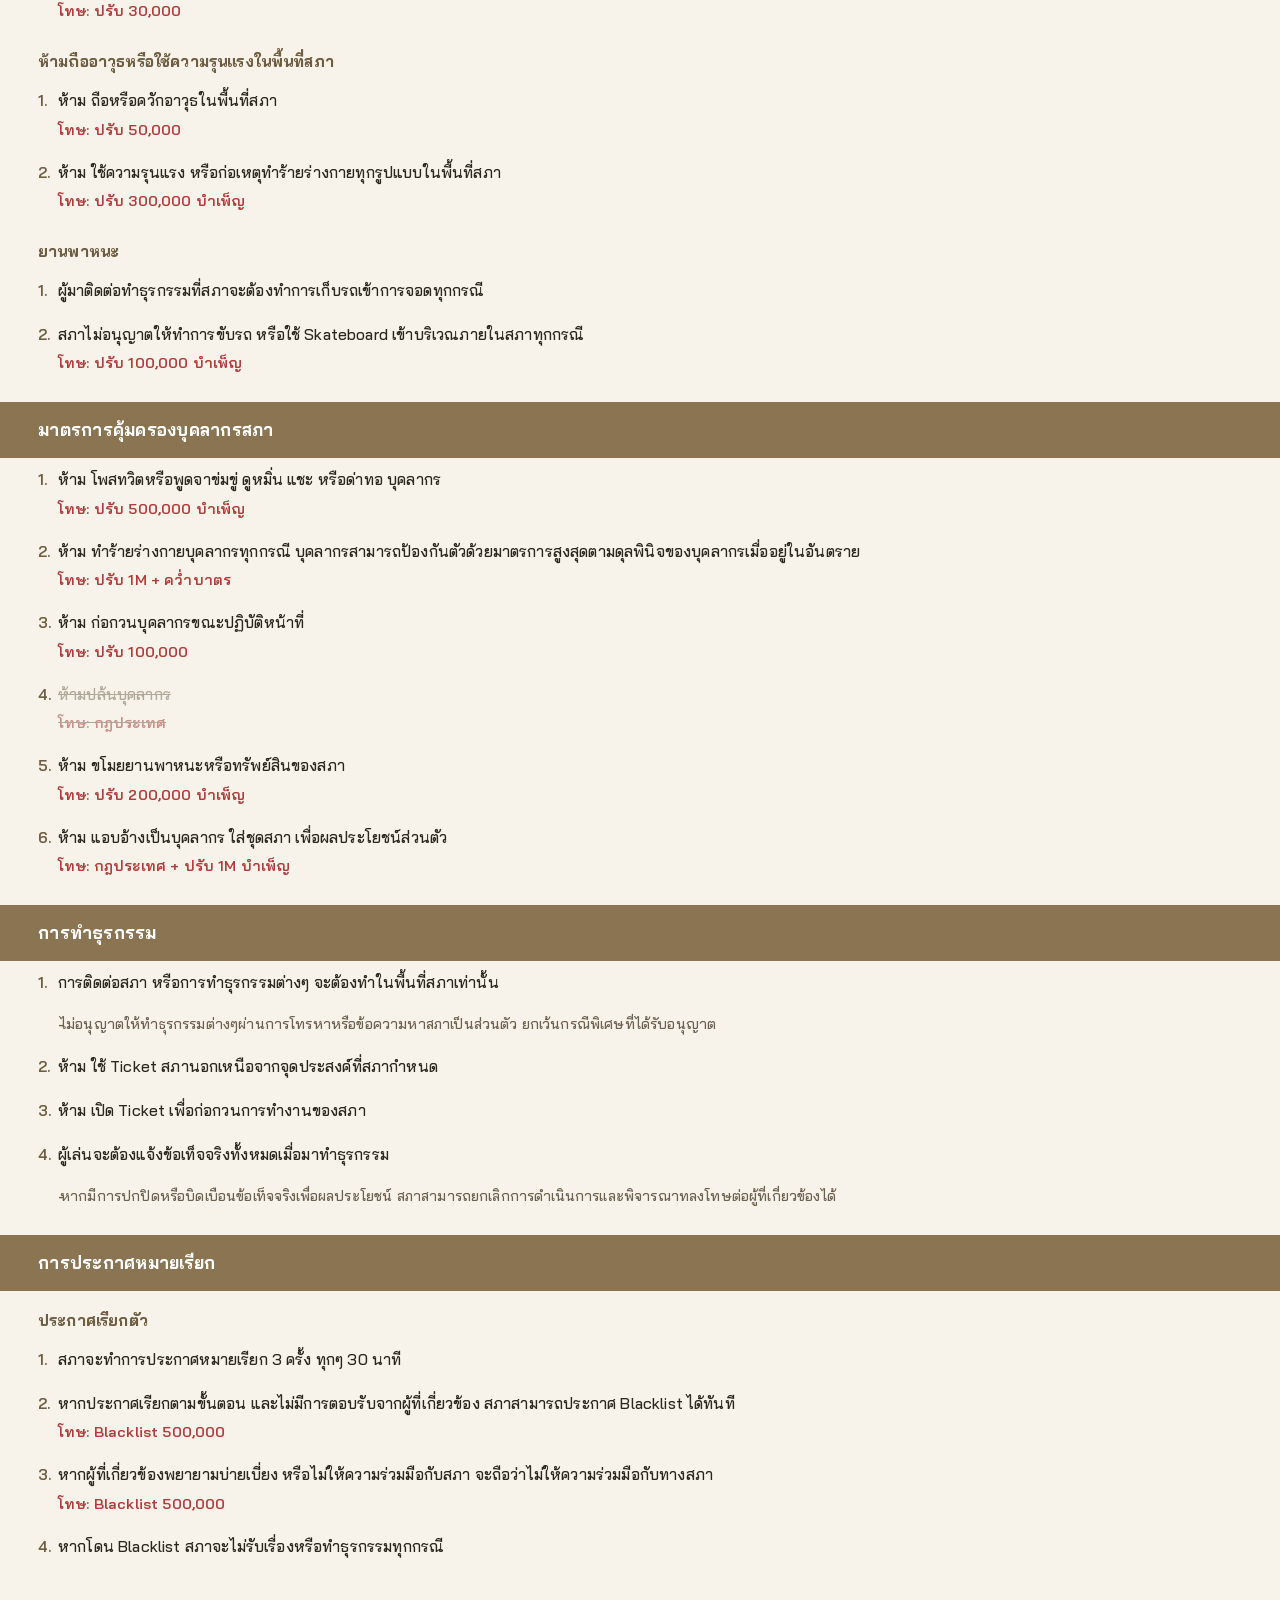
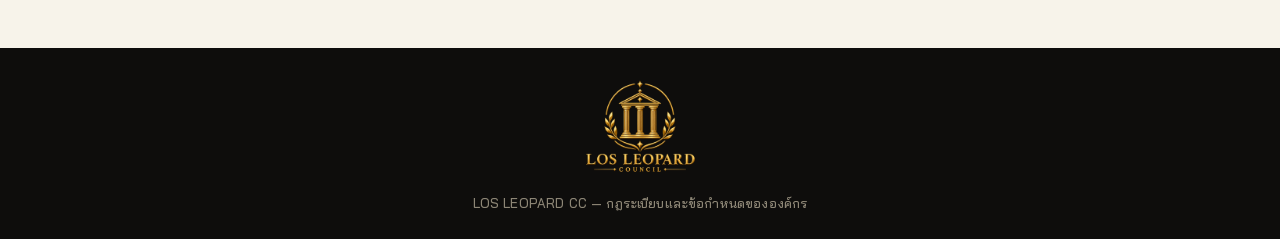
==== commit 912918d3: "increase spacing and font size" ====
--- a/council-rules.html
+++ b/council-rules.html
@@ -4,7 +4,7 @@
 <meta charset="UTF-8">
 <meta name="viewport" content="width=device-width, initial-scale=1.0">
 <title>กฎระเบียบ COUNCIL - LOS LEOPARD CC</title>
-<link rel="stylesheet" href="styles.css?v=1786822398706">
+<link rel="stylesheet" href="styles.css?v=1786822574319">
 </head>
 <body>
 <nav class="lc-nav">
@@ -51,7 +51,7 @@
 
     .lc-searchbar {
       background: var(--lc-bg);
-      padding: 22px 24px;
+      padding: 24px 38px;
       display: flex;
       flex-direction: column;
       gap: 14px;
@@ -110,7 +110,7 @@
       display: flex;
       justify-content: space-between;
       align-items: center;
-      padding: 10px 24px;
+      padding: 10px 38px;
       font-size: 13px;
       color: var(--lc-text-soft);
       background: var(--lc-cream);
@@ -132,27 +132,27 @@
       background: var(--lc-brown);
       color: #fff;
       font-weight: 700;
-      font-size: 16px;
-      padding: 12px 24px;
+      font-size: 17px;
+      padding: 13px 38px;
       margin-top: 18px;
     }
     .lc-subsection-header {
       color: var(--lc-brown-dark);
       font-weight: 700;
-      font-size: 14.5px;
-      padding: 14px 24px 4px 24px;
+      font-size: 15.5px;
+      padding: 16px 38px 4px 38px;
     }
 
     .lc-rule {
-      padding: 8px 24px 8px 46px;
-      font-size: 14.5px;
+      padding: 9px 38px 9px 58px;
+      font-size: 15.5px;
       line-height: 1.65;
       position: relative;
     }
     .lc-rule::before {
       content: attr(data-num) ".";
       position: absolute;
-      left: 24px;
+      left: 38px;
       color: var(--lc-brown-dark);
       font-weight: 600;
     }
@@ -161,7 +161,7 @@
       font-size: 14px;
       color: var(--lc-text-soft);
     }
-    .lc-rule.lc-sub::before { content: "-"; left: 46px; }
+    .lc-rule.lc-sub::before { content: "-"; left: 58px; }
 
     .lc-penalty {
       display: block;
--- a/styles.css
+++ b/styles.css
@@ -121,16 +121,16 @@
   background: var(--brown);
   color: #fff;
   font-weight: 700;
-  font-size: 17.5px;
+  font-size: 18.5px;
   letter-spacing: 0.015em;
-  padding: 15px 28px;
+  padding: 16px 42px;
   margin-top: 0;
 }
 .lc-block { margin-bottom: 0; }
 .lc-block + .lc-block { margin-top: 26px; }
 
 .lc-list {
-  padding: 18px 28px 26px;
+  padding: 20px 42px 28px;
   background: var(--cream);
 }
 .lc-list ul, .lc-list ol {
@@ -138,7 +138,7 @@
 }
 .lc-list li {
   margin-bottom: 13px;
-  font-size: 15.5px;
+  font-size: 16.5px;
   line-height: 1.75;
   font-weight: 500;
 }
@@ -147,7 +147,7 @@
   margin-left: -22px;
   padding-left: 18px;
   color: var(--text-soft);
-  font-size: 14.5px;
+  font-size: 15.5px;
   line-height: 1.7;
   position: relative;
 }
@@ -172,12 +172,12 @@
   font-weight: 700;
   font-style: italic;
   color: var(--brown-dark);
-  font-size: 16px;
+  font-size: 17px;
   letter-spacing: 0.01em;
-  padding: 22px 28px 6px;
+  padding: 24px 42px 6px;
 }
 .lc-empty-note {
-  padding: 18px 28px;
+  padding: 20px 42px;
   color: var(--text-soft);
   font-style: italic;
   font-weight: 500;
@@ -193,12 +193,12 @@
   width: 100%;
 }
 .lc-intro h2 {
-  font-size: 19px;
+  font-size: 20px;
   font-weight: 700;
   margin-bottom: 14px;
 }
 .lc-intro p {
-  font-size: 14.5px;
+  font-size: 15.5px;
   font-weight: 500;
   margin-bottom: 4px;
 }
@@ -207,9 +207,9 @@
   padding: 26px 48px;
   width: 100%;
 }
-.lc-hours h3 { font-weight: 700; font-size: 17px; margin-bottom: 4px; }
-.lc-hours .lc-hours-time { font-weight: 700; font-size: 14.5px; margin-bottom: 4px; }
-.lc-hours p { font-size: 14px; font-weight: 500; font-style: italic; margin-bottom: 2px; }
+.lc-hours h3 { font-weight: 700; font-size: 18px; margin-bottom: 4px; }
+.lc-hours .lc-hours-time { font-weight: 700; font-size: 15.5px; margin-bottom: 4px; }
+.lc-hours p { font-size: 15px; font-weight: 500; font-style: italic; margin-bottom: 2px; }
 .lc-hours-group { margin-bottom: 22px; }
 
 .lc-closing {
@@ -218,7 +218,7 @@
   width: 100%;
   margin: 10px auto 0;
   text-align: center;
-  font-size: 14px;
+  font-size: 15px;
   font-weight: 500;
 }
 .lc-closing p { margin-bottom: 14px; }
@@ -250,7 +250,7 @@
 /* ---------- PAGE SEARCH (reusable on every page except council) ---------- */
 .pgs-bar {
   background: var(--bg-dark);
-  padding: 22px 28px;
+  padding: 24px 42px;
 }
 .pgs-inner {
   display: flex;
@@ -260,7 +260,7 @@
 }
 .pgs-title {
   color: var(--gold);
-  font-size: 19px;
+  font-size: 20px;
   font-weight: 700;
 }
 .pgs-input-wrap input {
@@ -271,7 +271,7 @@
   border: 1px solid #3a352c;
   background: #1c1a16;
   color: var(--cream);
-  font-size: 15px;
+  font-size: 16px;
   font-weight: 500;
   font-family: inherit;
   outline: none;
@@ -300,7 +300,7 @@
   display: flex;
   justify-content: space-between;
   align-items: center;
-  padding: 10px 28px;
+  padding: 10px 42px;
   font-size: 13px;
   font-weight: 500;
   color: var(--text-soft);
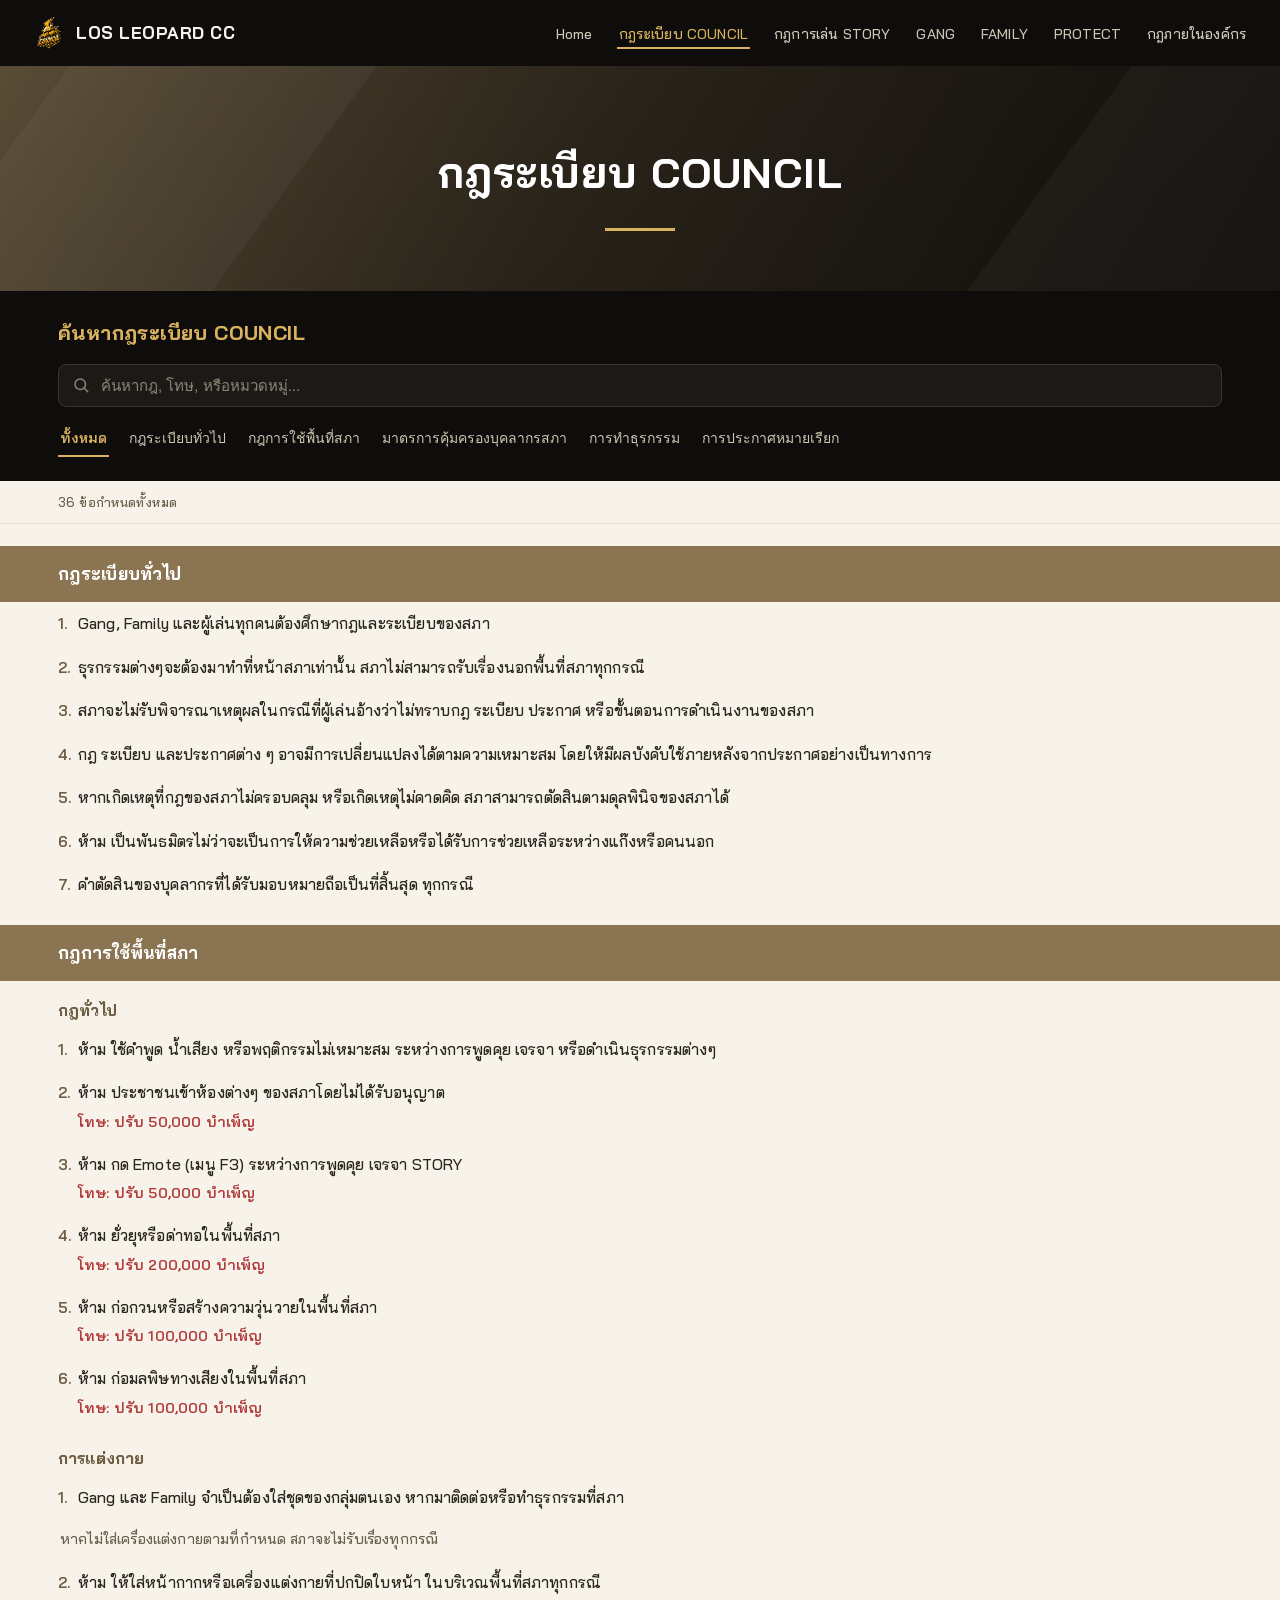
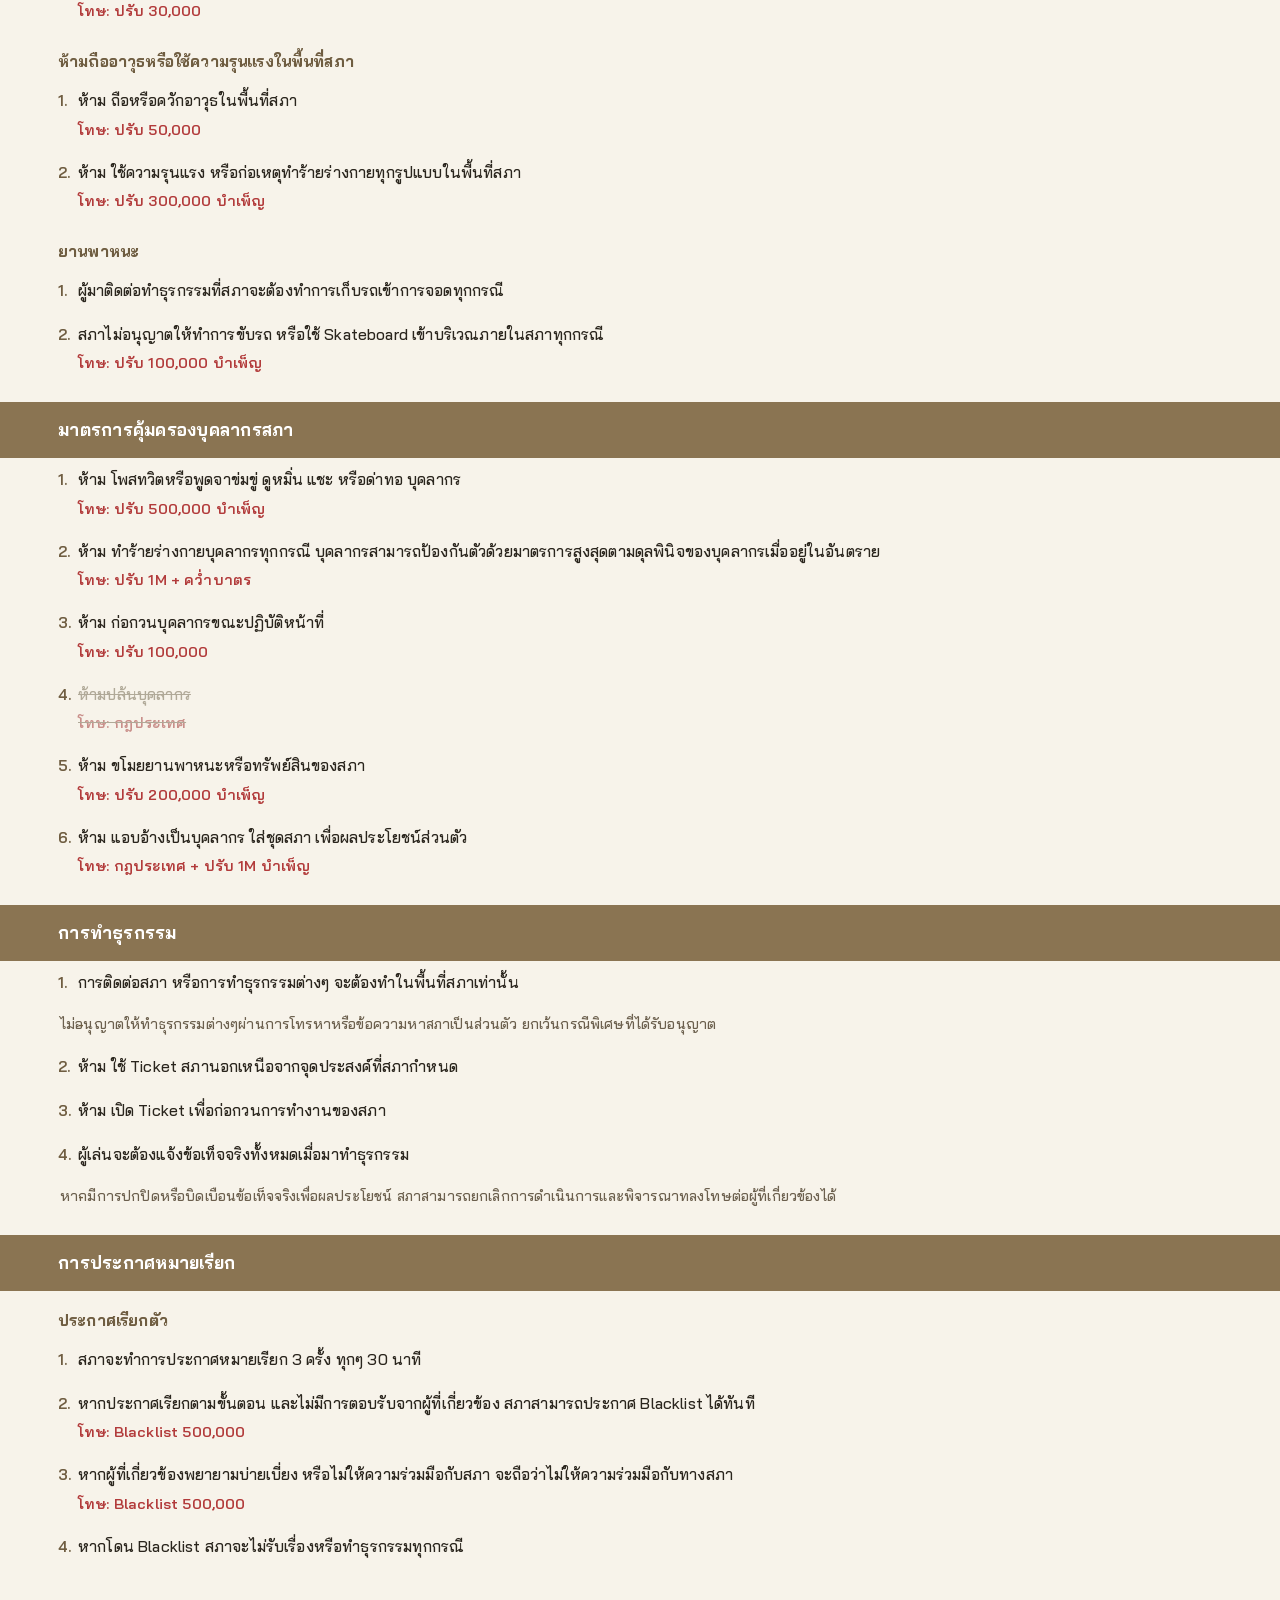
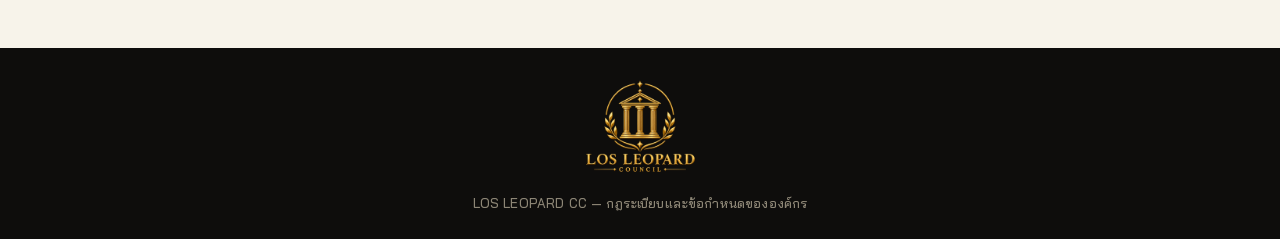
==== commit a88a0531: "revert to left-aligned fixed padding" ====
--- a/council-rules.html
+++ b/council-rules.html
@@ -4,7 +4,7 @@
 <meta charset="UTF-8">
 <meta name="viewport" content="width=device-width, initial-scale=1.0">
 <title>กฎระเบียบ COUNCIL - LOS LEOPARD CC</title>
-<link rel="stylesheet" href="styles.css?v=1786822574319">
+<link rel="stylesheet" href="styles.css?v=1786823069691">
 </head>
 <body>
 <nav class="lc-nav">
@@ -41,6 +41,7 @@
       --lc-text-soft: #6b5f4d;
       --lc-penalty: #b23b3b;
       --lc-void: #a3392f;
+      --lc-edge-pad: 58px;
       font-family: "Bai Jamjuree", "Noto Sans Thai", "Segoe UI", sans-serif;
       font-weight: 500;
       background: var(--lc-cream);
@@ -51,7 +52,7 @@
 
     .lc-searchbar {
       background: var(--lc-bg);
-      padding: 24px 38px;
+      padding: 24px var(--lc-edge-pad);
       display: flex;
       flex-direction: column;
       gap: 14px;
@@ -110,7 +111,7 @@
       display: flex;
       justify-content: space-between;
       align-items: center;
-      padding: 10px 38px;
+      padding: 10px var(--lc-edge-pad);
       font-size: 13px;
       color: var(--lc-text-soft);
       background: var(--lc-cream);
@@ -133,18 +134,18 @@
       color: #fff;
       font-weight: 700;
       font-size: 17px;
-      padding: 13px 38px;
+      padding: 13px var(--lc-edge-pad);
       margin-top: 18px;
     }
     .lc-subsection-header {
       color: var(--lc-brown-dark);
       font-weight: 700;
       font-size: 15.5px;
-      padding: 16px 38px 4px 38px;
+      padding-top: 16px; padding-right: var(--lc-edge-pad); padding-bottom: 4px; padding-left: var(--lc-edge-pad);
     }
 
     .lc-rule {
-      padding: 9px 38px 9px 58px;
+      padding-top: 9px; padding-right: var(--lc-edge-pad); padding-bottom: 9px; padding-left: calc(var(--lc-edge-pad) + 20px);
       font-size: 15.5px;
       line-height: 1.65;
       position: relative;
@@ -152,7 +153,7 @@
     .lc-rule::before {
       content: attr(data-num) ".";
       position: absolute;
-      left: 38px;
+      left: var(--lc-edge-pad);
       color: var(--lc-brown-dark);
       font-weight: 600;
     }
@@ -161,7 +162,7 @@
       font-size: 14px;
       color: var(--lc-text-soft);
     }
-    .lc-rule.lc-sub::before { content: "-"; left: 58px; }
+    .lc-rule.lc-sub::before { content: "-"; left: calc(var(--lc-edge-pad) + 20px); }
 
     .lc-penalty {
       display: block;
--- a/styles.css
+++ b/styles.css
@@ -13,6 +13,10 @@
   --off-white: #efe8d6;
 }
 
+:root {
+  --edge-pad: 64px;
+}
+
 * { box-sizing: border-box; margin: 0; padding: 0; }
 
 body {
@@ -123,14 +127,14 @@
   font-weight: 700;
   font-size: 18.5px;
   letter-spacing: 0.015em;
-  padding: 16px 42px;
+  padding: 16px var(--edge-pad);
   margin-top: 0;
 }
 .lc-block { margin-bottom: 0; }
 .lc-block + .lc-block { margin-top: 26px; }
 
 .lc-list {
-  padding: 20px 42px 28px;
+  padding-top: 20px; padding-right: var(--edge-pad); padding-bottom: 28px; padding-left: var(--edge-pad);
   background: var(--cream);
 }
 .lc-list ul, .lc-list ol {
@@ -174,10 +178,10 @@
   color: var(--brown-dark);
   font-size: 17px;
   letter-spacing: 0.01em;
-  padding: 24px 42px 6px;
+  padding-top: 24px; padding-right: var(--edge-pad); padding-bottom: 6px; padding-left: var(--edge-pad);
 }
 .lc-empty-note {
-  padding: 20px 42px;
+  padding: 20px var(--edge-pad);
   color: var(--text-soft);
   font-style: italic;
   font-weight: 500;
@@ -189,7 +193,7 @@
 /* ---------- HOME PAGE SPECIAL BLOCKS ---------- */
 .lc-intro {
   text-align: center;
-  padding: 40px 48px 10px;
+  padding-top: 40px; padding-right: var(--edge-pad); padding-bottom: 10px; padding-left: var(--edge-pad);
   width: 100%;
 }
 .lc-intro h2 {
@@ -204,7 +208,7 @@
 }
 .lc-hours {
   text-align: center;
-  padding: 26px 48px;
+  padding-top: 26px; padding-right: var(--edge-pad); padding-bottom: 26px; padding-left: var(--edge-pad);
   width: 100%;
 }
 .lc-hours h3 { font-weight: 700; font-size: 18px; margin-bottom: 4px; }
@@ -214,7 +218,7 @@
 
 .lc-closing {
   border-top: 1px dashed #d9cfb5;
-  padding: 26px 48px;
+  padding-top: 26px; padding-right: var(--edge-pad); padding-bottom: 26px; padding-left: var(--edge-pad);
   width: 100%;
   margin: 10px auto 0;
   text-align: center;
@@ -250,7 +254,7 @@
 /* ---------- PAGE SEARCH (reusable on every page except council) ---------- */
 .pgs-bar {
   background: var(--bg-dark);
-  padding: 24px 42px;
+  padding: 24px var(--edge-pad);
 }
 .pgs-inner {
   display: flex;
@@ -300,7 +304,7 @@
   display: flex;
   justify-content: space-between;
   align-items: center;
-  padding: 10px 42px;
+  padding: 10px var(--edge-pad);
   font-size: 13px;
   font-weight: 500;
   color: var(--text-soft);
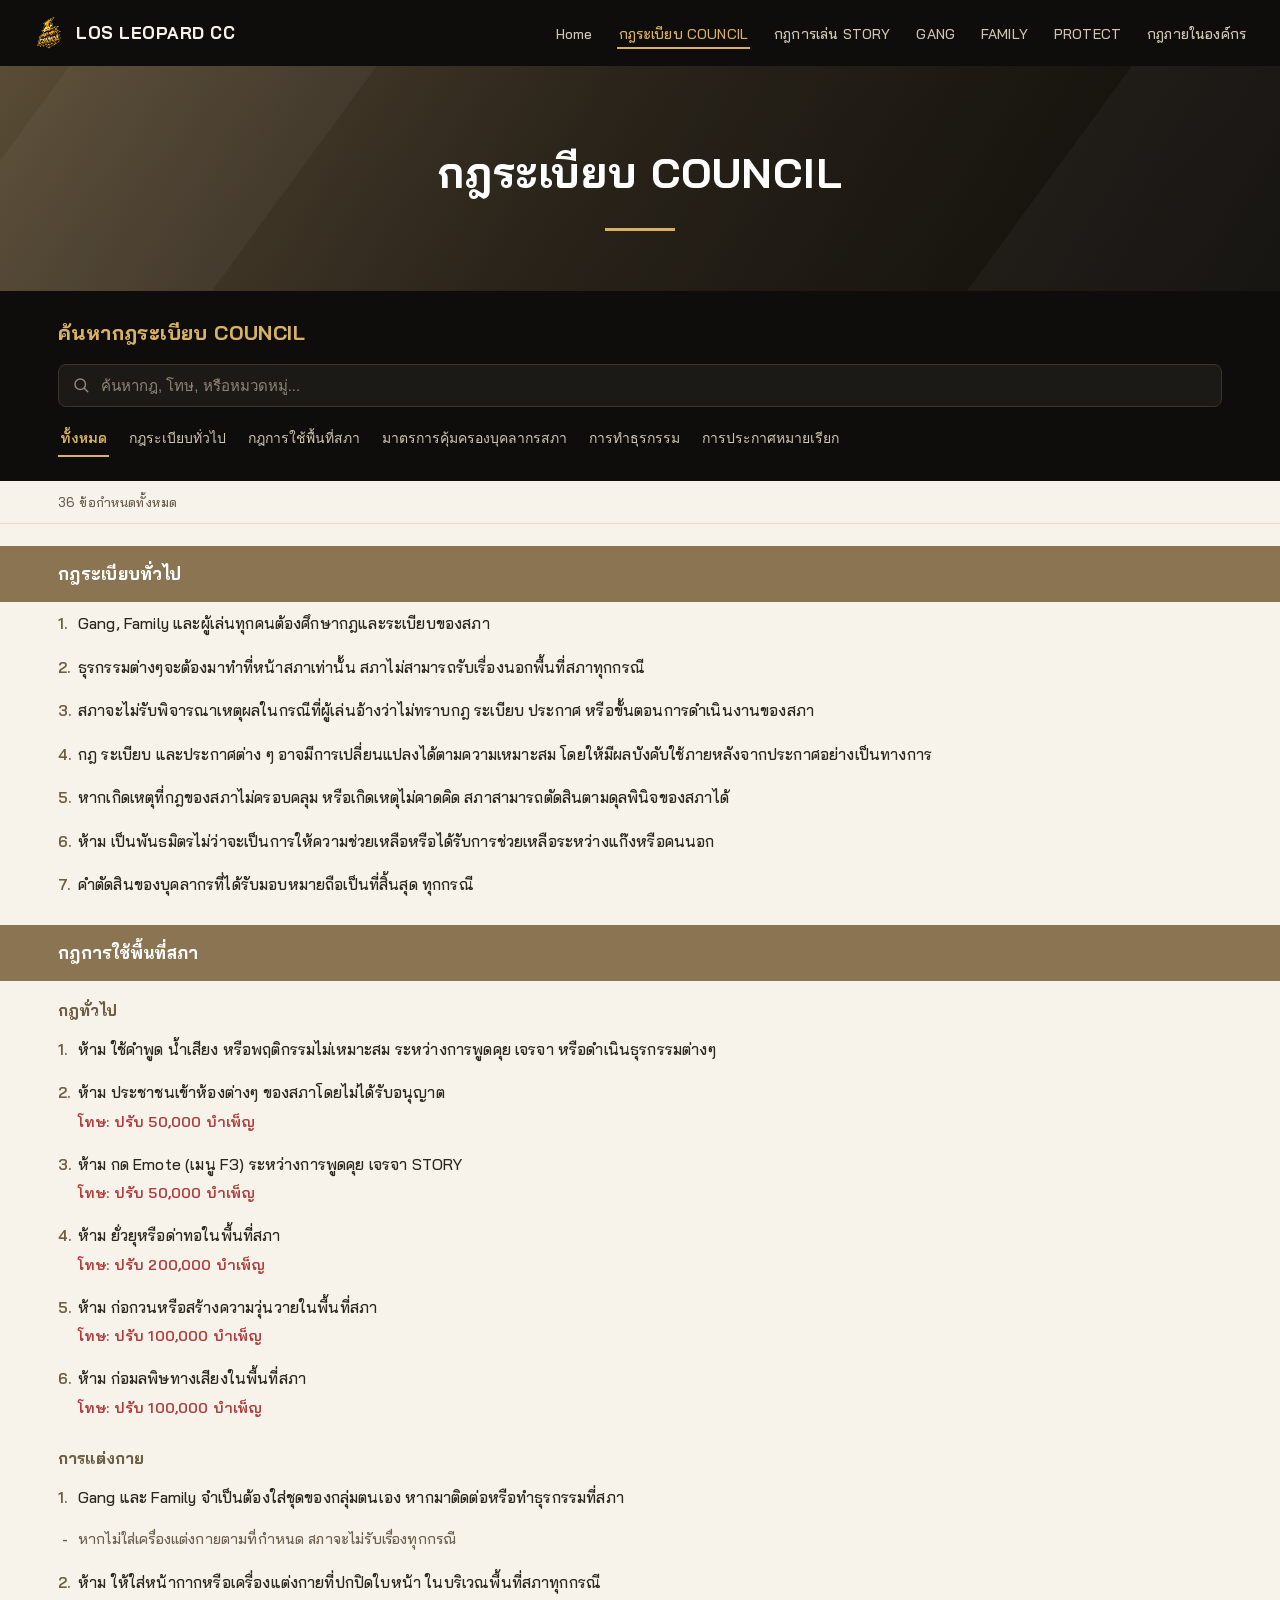
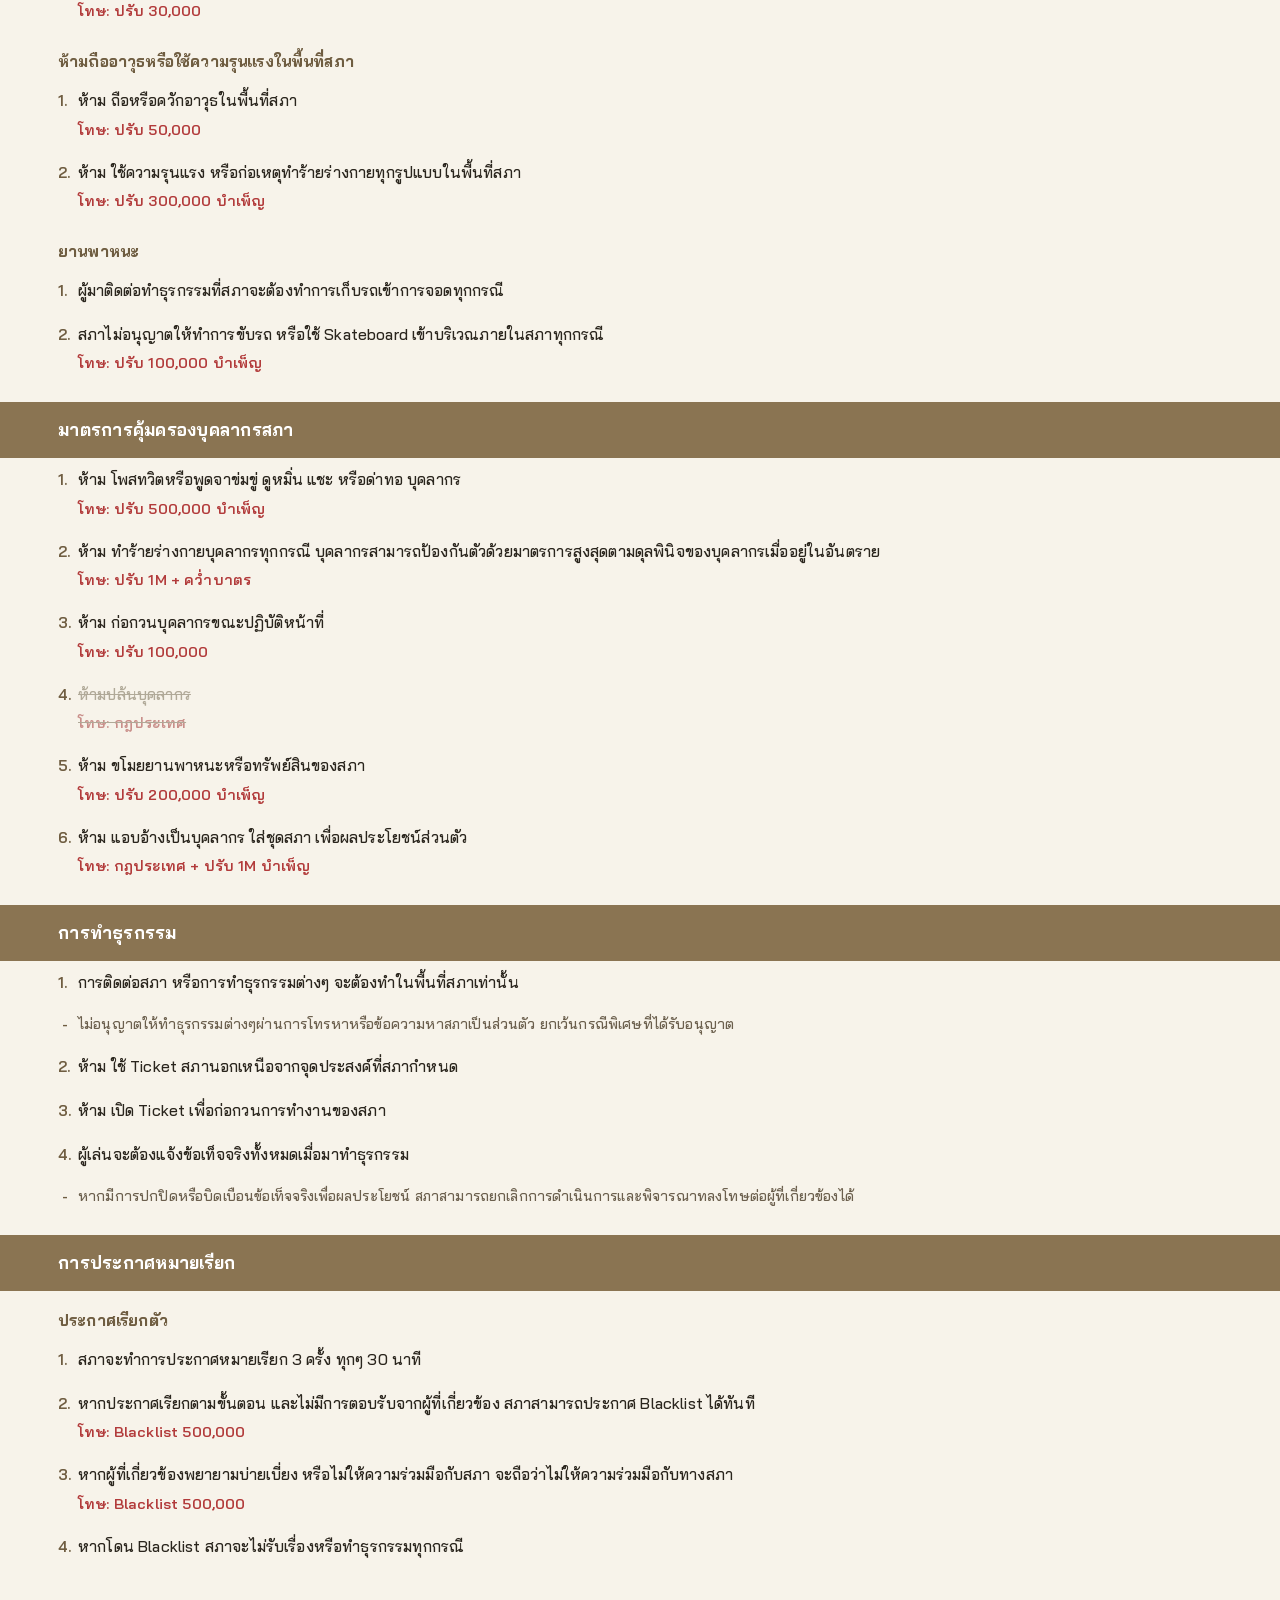
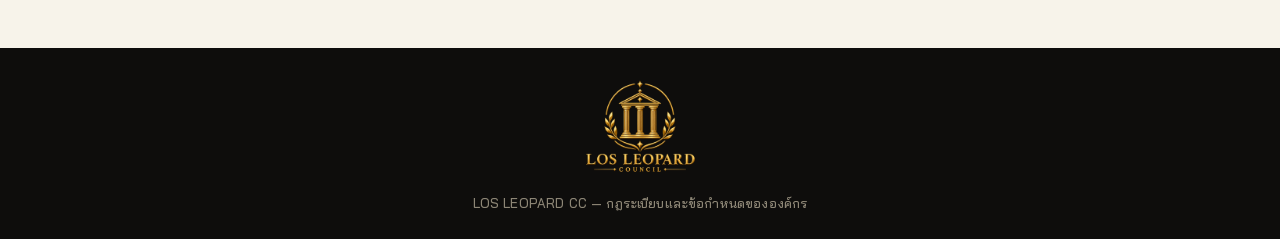
==== commit d2fa1aed: "fix sub-item dash overlapping text" ====
--- a/council-rules.html
+++ b/council-rules.html
@@ -4,7 +4,7 @@
 <meta charset="UTF-8">
 <meta name="viewport" content="width=device-width, initial-scale=1.0">
 <title>กฎระเบียบ COUNCIL - LOS LEOPARD CC</title>
-<link rel="stylesheet" href="styles.css?v=1786823069691">
+<link rel="stylesheet" href="styles.css?v=1786823326221">
 </head>
 <body>
 <nav class="lc-nav">
@@ -158,11 +158,11 @@
       font-weight: 600;
     }
     .lc-rule.lc-sub {
-      padding-left: 60px;
+      padding-left: calc(var(--lc-edge-pad) + 20px);
       font-size: 14px;
       color: var(--lc-text-soft);
     }
-    .lc-rule.lc-sub::before { content: "-"; left: calc(var(--lc-edge-pad) + 20px); }
+    .lc-rule.lc-sub::before { content: "-"; left: calc(var(--lc-edge-pad) + 4px); }
 
     .lc-penalty {
       display: block;
